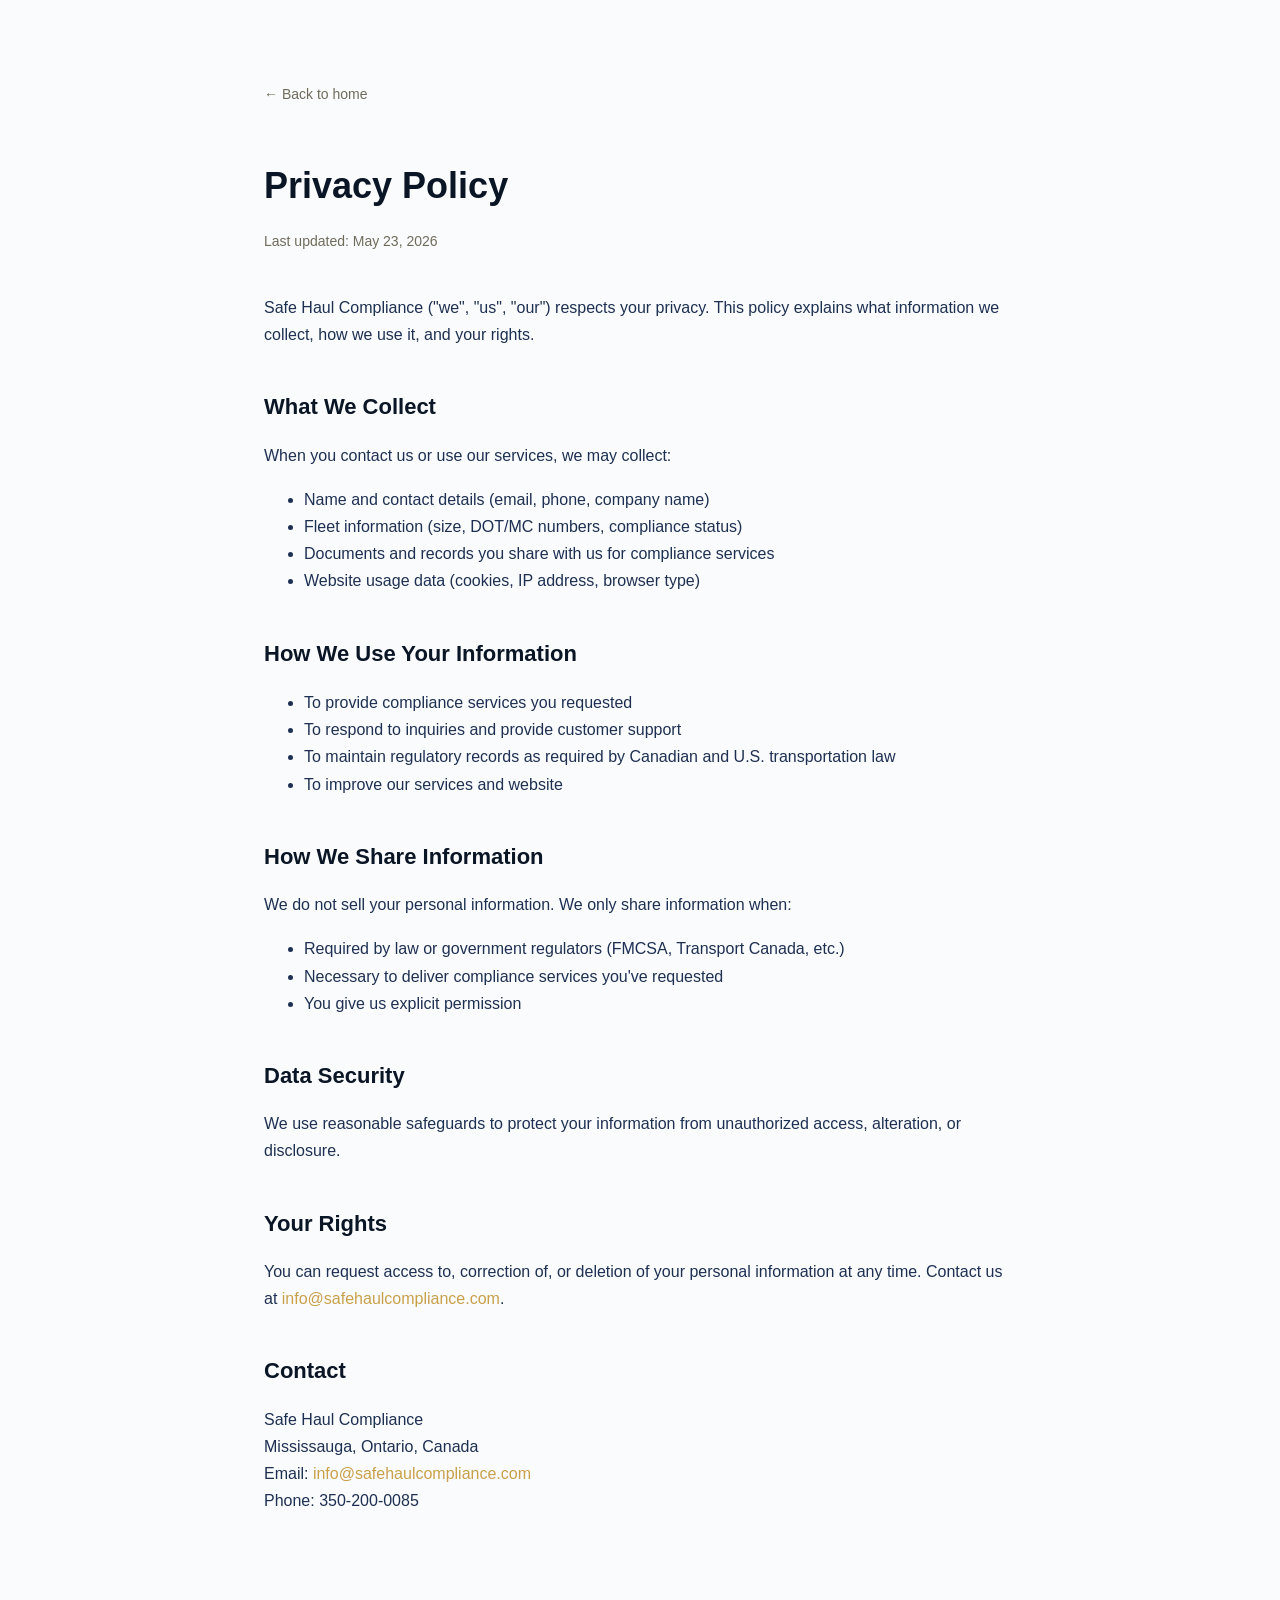
==== privacy.html @ 29bc5375 "Remove custom truck cursor and crash effect for a professional feel - Delete the lagging truck-follo" ====
<!doctype html>
<html lang="en">
<head>
  <meta charset="utf-8"/>
  <meta name="viewport" content="width=device-width, initial-scale=1"/>
  <title>Privacy Policy — Safe Haul Compliance</title>
  <link rel="stylesheet" href="styles.css?v=9"/>
  <style>
    .legal-page {
      max-width: 800px;
      margin: 0 auto;
      padding: 80px 24px;
      font-family: -apple-system, BlinkMacSystemFont, 'Segoe UI', Roboto, sans-serif;
      line-height: 1.7;
      color: #0a1525;
    }
    .legal-page h1 { font-size: 36px; margin-bottom: 8px; }
    .legal-page h2 { font-size: 22px; margin-top: 40px; margin-bottom: 12px; color: #0a1525; }
    .legal-page p, .legal-page li { font-size: 16px; color: #1e3052; }
    .legal-page .updated { color: #6f6b5c; font-size: 14px; margin-bottom: 40px; }
    .legal-page a { color: #C9A04A; }
    .legal-page .back-link {
      display: inline-block; margin-bottom: 24px; color: #6f6b5c;
      text-decoration: none; font-size: 14px;
    }
    .legal-page .back-link:hover { color: #0a1525; }
  </style>
</head>
<body class="grain">
  <div class="legal-page">
    <a href="/" class="back-link">← Back to home</a>
    <h1>Privacy Policy</h1>
    <p class="updated">Last updated: May 23, 2026</p>

    <p>Safe Haul Compliance ("we", "us", "our") respects your privacy. This policy explains what information we collect, how we use it, and your rights.</p>

    <h2>What We Collect</h2>
    <p>When you contact us or use our services, we may collect:</p>
    <ul>
      <li>Name and contact details (email, phone, company name)</li>
      <li>Fleet information (size, DOT/MC numbers, compliance status)</li>
      <li>Documents and records you share with us for compliance services</li>
      <li>Website usage data (cookies, IP address, browser type)</li>
    </ul>

    <h2>How We Use Your Information</h2>
    <ul>
      <li>To provide compliance services you requested</li>
      <li>To respond to inquiries and provide customer support</li>
      <li>To maintain regulatory records as required by Canadian and U.S. transportation law</li>
      <li>To improve our services and website</li>
    </ul>

    <h2>How We Share Information</h2>
    <p>We do not sell your personal information. We only share information when:</p>
    <ul>
      <li>Required by law or government regulators (FMCSA, Transport Canada, etc.)</li>
      <li>Necessary to deliver compliance services you've requested</li>
      <li>You give us explicit permission</li>
    </ul>

    <h2>Data Security</h2>
    <p>We use reasonable safeguards to protect your information from unauthorized access, alteration, or disclosure.</p>

    <h2>Your Rights</h2>
    <p>You can request access to, correction of, or deletion of your personal information at any time. Contact us at <a href="mailto:info@safehaulcompliance.com">info@safehaulcompliance.com</a>.</p>

    <h2>Contact</h2>
    <p>
      Safe Haul Compliance<br/>
      Mississauga, Ontario, Canada<br/>
      Email: <a href="mailto:info@safehaulcompliance.com">info@safehaulcompliance.com</a><br/>
      Phone: 350-200-0085
    </p>
  </div>
</body>
</html>
---- styles.css ----
/* Safe & Secure — design tokens + base (v2) */

:root {
  /* modern professional palette — clean white + deep navy + blue accent */
  --paper:    #FAFBFC;        /* very light bg */
  --paper-2:  #FFFFFF;        /* card surfaces */
  --paper-3:  #F2F4F7;        /* elevated surfaces */
  --ink:      #0A1F44;        /* primary text — deep navy */
  --ink-2:    #2B3A5E;        /* secondary text */
  --mute:     #4B5563;        /* muted text - darker for contrast */
  --mute-2:   #6B7280;        /* subtle text */
  --rule:     #E5E7EB;        /* borders */
  --rule-soft:#EEF0F3;        /* soft dividers */

  /* accent system — modern blue + accent */
  --steel:    #0A1F44;
  --steel-2:  #1A3464;
  --signal:   #2563EB;        /* vibrant blue — primary CTA */
  --signal-2: #1E40AF;
  --highway:  #2563EB;
  --safe:     #10B981;
  --safe-2:   #059669;
  --ember:    #EF4444;

  /* fonts — modern system fonts */
  --f-display: -apple-system, BlinkMacSystemFont, 'Inter', 'Segoe UI', Roboto, sans-serif;
  --f-sans:    -apple-system, BlinkMacSystemFont, 'Inter', 'Segoe UI', Roboto, sans-serif;
  --f-mono:    'SF Mono', 'Menlo', monospace;

  /* metrics */
  --pad-x: clamp(20px, 4vw, 80px);
  --max-w: 1640px;
}

* { box-sizing: border-box; }
html, body { margin: 0; padding: 0; }
html {
  scroll-behavior: smooth;
  scroll-padding-top: 80px;
  -webkit-text-size-adjust: 100%;
  text-rendering: optimizeLegibility;
  -webkit-font-smoothing: antialiased;
  -moz-osx-font-smoothing: grayscale;
}
body {
  overscroll-behavior-y: none;
}
@media (prefers-reduced-motion: no-preference) {
  html { scroll-behavior: smooth; }
}
/* Smooth out scroll-driven elements with GPU compositing */
.hero-cine-bg,
.reveal, .reveal-x, .reveal-scale,
.field-cell, .service, .desk-card, .run-step,
.case-img, .road-img, .bh-img,
img, image-slot {
  will-change: auto;
  backface-visibility: hidden;
  -webkit-backface-visibility: hidden;
  transform: translateZ(0);
}
body {
  font-family: var(--f-sans);
  background: var(--paper);
  color: var(--ink);
  font-size: 17px;
  line-height: 1.7;
  -webkit-font-smoothing: antialiased;
  text-rendering: optimizeLegibility;
  overflow-x: hidden;
  font-weight: 400;
  position: relative;
}

/* (background blue orbs removed) */
.shell { position: relative; }

a { color: inherit; text-decoration: none; }
button { font-family: inherit; }

/* (custom truck cursor & crash effect removed — native cursor restored) */

/* (scroll progress bar removed) */
/* (back-to-top button removed) */

/* ── hero ken burns effect (slow zoom) ──────────────────── */
.hero-cine-bg img,
.hero-cine-bg image-slot {
  animation: kenBurns 20s ease-in-out infinite alternate;
}
@keyframes kenBurns {
  from { transform: scale(1) translateX(0); }
  to { transform: scale(1.08) translateX(-2%); }
}

/* ── section reveal on scroll ───────────────────────────── */
.section-reveal {
  opacity: 0;
  transform: translateY(40px);
  transition: opacity .9s cubic-bezier(.22,.61,.36,1), transform .9s cubic-bezier(.22,.61,.36,1);
}
.section-reveal.visible {
  opacity: 1;
  transform: translateY(0);
}

/* ── service card stagger reveal ────────────────────────── */
.service {
  opacity: 0;
  transform: translateY(30px);
  transition: opacity .7s cubic-bezier(.22,.61,.36,1), transform .7s cubic-bezier(.22,.61,.36,1) !important;
}
.service.in-view {
  opacity: 1;
  transform: translateY(0);
}

/* ── selection color (subtle brand touch) ───────────────── */
::selection {
  background: rgba(37, 99, 235, 0.2);
  color: var(--ink);
}

/* ── smooth global transitions ──────────────────────────── */
html { scroll-behavior: smooth; }

/* ── floating shape decoration ──────────────────────────── */
@keyframes float {
  0%, 100% { transform: translateY(0px); }
  50% { transform: translateY(-10px); }
}

.hero-cine-cta .btn--signal {
  box-shadow: 0 8px 20px rgba(37, 99, 235, 0.25);
}

/* ── ripple effect ────────────────────────────────────── */
.btn, .nav-links a {
  position: relative;
  overflow: hidden;
}

.ripple {
  position: absolute;
  border-radius: 50%;
  background: rgba(255, 255, 255, 0.4);
  transform: scale(0);
  animation: ripple-anim .6s cubic-bezier(.22,.61,.36,1);
  pointer-events: none;
}

@keyframes ripple-anim {
  to { transform: scale(2.5); opacity: 0; }
}

/* ── animated underline on text links ─────────────────── */
.foot-col a, .lede a, .legal-page a {
  position: relative;
  display: inline-block;
}
.foot-col a::after {
  content: '';
  position: absolute;
  left: 0; bottom: -2px;
  width: 100%; height: 1.5px;
  background: var(--signal);
  transform: scaleX(0);
  transform-origin: right;
  transition: transform .35s cubic-bezier(.22,.61,.36,1);
}
.foot-col a:hover::after {
  transform: scaleX(1);
  transform-origin: left;
}

/* ── card 3d tilt prep ──────────────────────────────────── */
.service, .value {
  transform-style: preserve-3d;
  transition: transform .35s cubic-bezier(.22,.61,.36,1), box-shadow .35s ease, border-color .35s ease;
}

/* ── nav links - remove individual transform (handled by tilt) ── */
.nav-links a:hover {
  background: var(--ink);
  color: #FFFFFF;
}

/* ── nav-brand override (no cursor: none on logo for accessibility) ── */
.nav-brand:hover .nav-logo {
  filter: drop-shadow(0 4px 12px rgba(37, 99, 235, 0.25));
}

/* ── arrow inside button slides smoothly ──────────────── */
.btn .arrow {
  transition: transform .3s cubic-bezier(.22,.61,.36,1);
}

/* ── hero CTA buttons get extra glow on hover ────────── */
.hero-cine-cta .btn--signal {
  position: relative;
}
.hero-cine-cta .btn--signal::before {
  content: '';
  position: absolute;
  inset: -2px;
  border-radius: 100px;
  background: linear-gradient(135deg, var(--signal), var(--signal-2));
  opacity: 0;
  z-index: -1;
  filter: blur(12px);
  transition: opacity .35s ease;
}
.hero-cine-cta .btn--signal:hover::before {
  opacity: 0.6;
}

/* ── value cards with glassmorphism ───────────────────── */
.value {
  border: 1px solid rgba(255, 255, 255, 0.6);
  border-radius: 24px;
  padding: 28px 26px;
  background: rgba(255, 255, 255, 0.5);
  backdrop-filter: blur(16px) saturate(180%);
  -webkit-backdrop-filter: blur(16px) saturate(180%);
  box-shadow: 0 4px 20px rgba(31, 38, 135, 0.06), inset 0 1px 0 rgba(255, 255, 255, 0.8);
  transition: all .35s cubic-bezier(.22,.61,.36,1);
}
.value:hover {
  border-color: rgba(37, 99, 235, 0.4);
  background: rgba(255, 255, 255, 0.7);
  box-shadow: 0 12px 32px rgba(37, 99, 235, 0.15), inset 0 1px 0 rgba(255, 255, 255, 0.9);
}

/* ── form inputs with smoother focus ──────────────────── */
input, select, textarea {
  border-radius: 10px !important;
}

/* ── satisfying micro-interactions ─────────────────────── */

/* Interactive elements get a pointer cursor with smooth transitions */
a, button, .btn, .service, .value, .run-step, [role="button"] {
  cursor: pointer;
  transition: transform .3s cubic-bezier(.22,.61,.36,1), color .25s ease, opacity .25s ease;
}

/* Footer links lift slightly on hover */
.foot-col a {
  display: inline-block;
  transition: transform .25s cubic-bezier(.22,.61,.36,1), color .2s ease;
}
.foot-col a:hover {
  color: var(--signal);
  transform: translateX(3px);
}

/* Value cards glow softly on hover */
.value {
  transition: transform .35s cubic-bezier(.22,.61,.36,1), box-shadow .35s ease, border-color .35s ease;
}
.value:hover {
  transform: translateY(-3px);
}

/* Run step rows lift on hover */
.run-step:hover {
  transform: translateX(4px);
}

/* Form inputs subtle focus glow */
input, select, textarea {
  transition: border-color .25s ease, box-shadow .25s ease, transform .15s ease;
}
input:focus, select:focus, textarea:focus {
  box-shadow: 0 0 0 3px rgba(37, 99, 235, 0.15);
  outline: none;
}

/* Logo subtle scale on hover */
.nav-brand {
  transition: transform .3s cubic-bezier(.22,.61,.36,1);
}
.nav-brand:hover {
  transform: scale(1.02);
}

/* Arrow icons pulse forward on hover */
.btn:hover .arrow {
  transform: translateX(3px);
}

/* Subtle text link hover */
.lede a, p a, footer a {
  position: relative;
  transition: color .2s ease;
}

/* ── grain texture removed for modern clean look ─────────── */
.grain::before { display: none; }

/* ── ambient motion (always-on) ────────────────────────── */

/* live status bar above the nav */
.status-bar {
  background: var(--ink); color: var(--mute-2);
  font-family: var(--f-mono); font-size: 10.5px; letter-spacing: .14em;
  text-transform: uppercase;
  border-bottom: 1px solid color-mix(in srgb, var(--paper) 14%, var(--ink));
  position: sticky; top: 0; z-index: 51;
}
.status-row {
  display: flex; gap: 24px; height: 30px; align-items: center;
  overflow: hidden; white-space: nowrap;
}
.sb-item { display: inline-flex; align-items: center; gap: 8px; flex: none; }
.sb-item .blip {
  width: 6px; height: 6px; background: var(--signal); border-radius: 50%;
  animation: blip 1.4s infinite;
}
.sb-item.live { color: var(--signal); }
.sb-item .sep { color: color-mix(in srgb, var(--mute-2) 50%, transparent); margin: 0 4px; }
.sb-spacer { flex: 1; }
.sb-tick {
  display: inline-flex; align-items: center; gap: 6px;
  color: var(--paper);
}
.sb-tick .badge {
  background: color-mix(in srgb, var(--safe) 70%, transparent);
  color: var(--paper); padding: 2px 6px;
  letter-spacing: .12em;
}

@media (max-width: 900px) { .status-bar { display: none; } }

/* nav is no longer top-of-page */
.nav { top: 30px; }

/* pulsing dot for mile markers */
.mm-dot {
  display: inline-block;
  width: 10px; height: 10px; border-radius: 50%;
  background: var(--signal);
  box-shadow: 0 0 0 0 color-mix(in srgb, var(--signal) 60%, transparent);
  animation: mmpulse 1.8s ease-out infinite;
  margin-right: 6px;
  vertical-align: middle;
}
@keyframes mmpulse {
  0%   { box-shadow: 0 0 0 0   color-mix(in srgb, var(--signal) 60%, transparent); }
  70%  { box-shadow: 0 0 0 10px transparent; }
  100% { box-shadow: 0 0 0 0   transparent; }
}

/* CTA arrows — loop a slide-out shadow arrow */
.btn .arrow { transition: transform .2s ease; }
.btn:hover .arrow { transform: translateX(3px); }

.btn--signal .arrow {
  animation: arrowSlide 2.6s ease-in-out infinite;
}
@keyframes arrowSlide {
  0%, 60%, 100% { transform: translateX(0); }
  75% { transform: translateX(4px); }
  90% { transform: translateX(0); }
}

/* progress sweep in live desk feed header */
.ld-feed-head { position: relative; overflow: hidden; }
.ld-feed-head::after {
  content:""; position: absolute; left: 0; bottom: 0;
  height: 2px; width: 30%;
  background: var(--signal);
  animation: ldSweep 3.2s cubic-bezier(.6,0,.4,1) infinite;
}
@keyframes ldSweep {
  0%   { transform: translateX(-100%); }
  100% { transform: translateX(400%); }
}

/* annotation arrow gentle bob */
.annot { animation: bob 3s ease-in-out infinite; }
@keyframes bob {
  0%,100% { transform: translateY(0); }
  50%     { transform: translateY(-3px); }
}

/* radar sweep over the road photo */
.road-img::after {
  content:""; position: absolute; inset: 0; pointer-events: none;
  background: linear-gradient(115deg, transparent 38%, color-mix(in srgb, var(--signal) 22%, transparent) 50%, transparent 62%);
  transform: translateX(-100%);
  animation: roadSweep 7s ease-in-out infinite;
  z-index: 3;
  mix-blend-mode: screen;
}
@keyframes roadSweep {
  0%   { transform: translateX(-100%); }
  60%  { transform: translateX(100%); }
  100% { transform: translateX(100%); }
}

/* drifting accent dots between sections */
.tick-rail {
  position: relative;
  height: 28px;
  border-top: 1px solid var(--rule-soft);
  border-bottom: 1px solid var(--rule-soft);
  overflow: hidden;
  background: var(--paper);
}
.tick-rail::before {
  content:""; position: absolute; top: 50%; left: 0; right: 0;
  height: 2px; margin-top: -1px;
  background: repeating-linear-gradient(90deg, transparent 0 16px, var(--ink-2) 16px 17px, transparent 17px 60px);
  animation: tickDrift 24s linear infinite;
  opacity: .35;
}
@keyframes tickDrift {
  from { background-position: 0 0; }
  to   { background-position: -600px 0; }
}
.tick-rail .blip {
  position: absolute; top: 50%; transform: translateY(-50%);
  width: 6px; height: 6px; background: var(--signal); border-radius: 50%;
  animation: tickBlip 12s linear infinite;
}
.tick-rail .blip:nth-child(1) { animation-delay: 0s; }
.tick-rail .blip:nth-child(2) { animation-delay: -4s; }
.tick-rail .blip:nth-child(3) { animation-delay: -8s; }
@keyframes tickBlip {
  from { left: -10px; opacity: 1; }
  to   { left: 110%;  opacity: 1; }
}

/* second marquee at footer */
.foot-ticker {
  border-top: 1px solid rgba(255,255,255,.16);
  border-bottom: 1px solid rgba(255,255,255,.16);
  margin: 0 calc(var(--pad-x) * -1) 56px;
  overflow: hidden;
  padding: 18px 0;
}
.foot-ticker-track {
  display: flex; gap: 48px; white-space: nowrap; align-items: center;
  animation: scroll 50s linear infinite;
  font-family: var(--f-mono); font-size: 12px;
  letter-spacing: .14em; text-transform: uppercase;
  color: var(--mute-2);
}
.foot-ticker-track .route {
  display: inline-flex; gap: 12px; align-items: center; padding-right: 48px;
}
.foot-ticker-track .route .city { color: var(--paper); }
.foot-ticker-track .route .arrow-r { color: var(--signal); }
.foot-ticker-track .route .miles { color: var(--mute-2); }

/* scorecard label pulse */
.sc-bar.warn .fill {
  background: var(--ember);
  position: relative;
}
.in .sc-bar.warn .fill::after {
  content:""; position: absolute; top:0; right:0; bottom:0; width:6px;
  background: color-mix(in srgb, var(--ember) 50%, white);
  animation: pulseSpot 1.6s ease-in-out infinite;
}
@keyframes pulseSpot { 0%,100%{opacity:1} 50%{opacity:.3} }

/* number-card subtle hover lift to feel responsive */
.num-card { transition: transform .3s ease; }
.num-card:hover { transform: translateY(-2px); }

/* ── Field — imagery grid ──────────────────────────────── */
.field-sec {
  padding: 96px 0;
  background: var(--paper);
  border-bottom: 1px solid var(--ink);
}
.field-grid {
  display: grid;
  grid-template-columns: 1.4fr 1fr 1fr;
  grid-template-rows: 300px 300px;
  gap: 0;
  border: 1px solid var(--ink);
}
.field-cell {
  position: relative; overflow: hidden;
  border-right: 1px solid var(--ink);
  border-bottom: 1px solid var(--ink);
  background: var(--steel);
}
.field-cell:nth-child(3),
.field-cell:nth-child(5) { border-right: 0; }
.field-cell:nth-child(4),
.field-cell:nth-child(5) { border-bottom: 0; }
.field-cell.tall { grid-row: span 2; }

.field-cell image-slot {
  width: 100%; height: 100%;
  --slot-bg: #0d1929; --slot-fg: #c6cbd1;
}
.field-cell .fc-tag {
  position: absolute; top: 16px; left: 16px; z-index: 3;
  padding: 6px 10px; background: var(--signal); color: var(--ink);
  font-family: var(--f-mono); font-size: 10.5px; letter-spacing: .12em; text-transform: uppercase;
}
.field-cell .fc-tag.dark { background: var(--ink); color: var(--signal); }
.field-cell .fc-cap {
  position: absolute; left: 18px; right: 18px; bottom: 14px; z-index: 3;
  display: flex; justify-content: space-between; align-items: flex-end;
  color: var(--paper);
  font-family: var(--f-mono); font-size: 10.5px; letter-spacing: .14em; text-transform: uppercase;
  pointer-events: none;
}
.field-cell .fc-cap-bg {
  position: absolute; inset: 0; z-index: 1;
  background: linear-gradient(180deg, rgba(10,21,37,.35) 0%, rgba(10,21,37,0) 30%, rgba(10,21,37,0) 55%, rgba(10,21,37,.85) 100%);
  pointer-events: none;
}
.field-cell .fc-title {
  position: absolute; left: 18px; right: 18px; bottom: 40px; z-index: 2;
  color: var(--paper);
  font-family: var(--f-sans); font-weight: 500;
  font-size: 22px; letter-spacing: -0.018em; line-height: 1.1;
  max-width: 22ch; pointer-events: none;
}

@media (max-width: 1100px) {
  .field-grid { grid-template-columns: 1fr 1fr; grid-template-rows: 260px 260px 260px; }
  .field-cell.tall { grid-row: auto; }
  .field-cell:nth-child(3) { border-right: 1px solid var(--ink); }
  .field-cell:nth-child(4) { border-right: 0; }
  .field-cell:nth-child(5) { display: none; }
}
@media (max-width: 700px) {
  .field-grid { grid-template-columns: 1fr; grid-template-rows: repeat(4, 240px); }
  .field-cell { border-right: 0 !important; }
}

/* ── scroll reveals ────────────────────────────────────── */
.reveal {
  opacity: 0; transform: translateY(28px);
  transition: opacity .9s cubic-bezier(.2,.7,.2,1), transform .9s cubic-bezier(.2,.7,.2,1);
  will-change: transform, opacity;
}
.reveal.in { opacity: 1; transform: none; }
.reveal[data-d="1"]  { transition-delay: .06s; }
.reveal[data-d="2"]  { transition-delay: .12s; }
.reveal[data-d="3"]  { transition-delay: .18s; }
.reveal[data-d="4"]  { transition-delay: .24s; }
.reveal[data-d="5"]  { transition-delay: .30s; }
.reveal[data-d="6"]  { transition-delay: .36s; }
.reveal[data-d="7"]  { transition-delay: .42s; }
.reveal[data-d="8"]  { transition-delay: .48s; }
.reveal[data-d="9"]  { transition-delay: .54s; }
.reveal[data-d="10"] { transition-delay: .60s; }

.reveal-x { opacity: 0; transform: translateX(28px); transition: opacity .9s cubic-bezier(.2,.7,.2,1), transform .9s cubic-bezier(.2,.7,.2,1); }
.reveal-x.in { opacity: 1; transform: none; }
.reveal-scale { opacity: 0; transform: scale(.96); transition: opacity .9s cubic-bezier(.2,.7,.2,1), transform .9s cubic-bezier(.2,.7,.2,1); transform-origin: center; }
.reveal-scale.in { opacity: 1; transform: none; }

/* ── creative reveals ──────────────────────────────────── */

/* line-up: each <span> child slides up from behind an invisible mask.
   Use on <h1><span>line 1</span><span>line 2</span></h1> */
.line-up { overflow: hidden; display: block; }
.line-up > span,
.line-up > .ln {
  display: block; overflow: hidden;
  transform: translateY(0);
}
.line-up > span > i,
.line-up > .ln > i {
  display: block; transform: translateY(102%);
  transition: transform 1.1s cubic-bezier(.7,0,.2,1);
  font-style: inherit; will-change: transform;
}
.line-up.in > span:nth-child(1) > i,
.line-up.in > .ln:nth-child(1) > i { transition-delay: .05s; transform: none; }
.line-up.in > span:nth-child(2) > i,
.line-up.in > .ln:nth-child(2) > i { transition-delay: .18s; transform: none; }
.line-up.in > span:nth-child(3) > i,
.line-up.in > .ln:nth-child(3) > i { transition-delay: .31s; transform: none; }
.line-up.in > span:nth-child(4) > i,
.line-up.in > .ln:nth-child(4) > i { transition-delay: .44s; transform: none; }
.line-up.in > span:nth-child(5) > i,
.line-up.in > .ln:nth-child(5) > i { transition-delay: .57s; transform: none; }

/* mask-wipe: a coloured bar slides across, leaves the text behind */
.wipe {
  position: relative;
  display: inline-block;
  color: var(--ink);
}
.wipe::after {
  content:""; position: absolute; inset: 0;
  background: var(--signal);
  transform: scaleX(1); transform-origin: left;
  transition: transform 1.2s cubic-bezier(.7,0,.15,1);
}
.wipe.in::after { transform: scaleX(0); transform-origin: right; }

/* clip-reveal: image clips in from a direction. Default to fully open
   so anything that misses the observer is still visible. */
.clip-r { clip-path: inset(0 0 0 0); transition: clip-path 1.4s cubic-bezier(.7,0,.2,1); }
.clip-r.armed { clip-path: inset(0 100% 0 0); }
.clip-r.armed.in { clip-path: inset(0 0 0 0); }
.clip-l { clip-path: inset(0 0 0 0); transition: clip-path 1.4s cubic-bezier(.7,0,.2,1); }
.clip-l.armed { clip-path: inset(0 0 0 100%); }
.clip-l.armed.in { clip-path: inset(0 0 0 0); }
.clip-b { clip-path: inset(0 0 0 0); transition: clip-path 1.4s cubic-bezier(.7,0,.2,1); }
.clip-b.armed { clip-path: inset(100% 0 0 0); }
.clip-b.armed.in { clip-path: inset(0 0 0 0); }

/* label-line: a thin line under the eyebrow draws across */
.label-line {
  position: relative; display: inline-block; padding-bottom: 8px;
}
.label-line::after {
  content:""; position: absolute; left:0; right:0; bottom: 0;
  height: 1px; background: var(--ink-2);
  transform: scaleX(0); transform-origin: left;
  transition: transform .9s cubic-bezier(.7,0,.2,1) .1s;
}
.in .label-line::after,
.label-line.in::after { transform: scaleX(1); }

/* shimmer underline for service cards on hover */
.svc-arrow-line {
  position: absolute; left: 24px; right: 24px; bottom: 30px;
  height: 1px; background: currentColor; opacity: .2;
  transform: scaleX(0); transform-origin: left;
  transition: transform .5s cubic-bezier(.7,0,.2,1), opacity .2s;
}
.service:hover .svc-arrow-line { transform: scaleX(1); opacity: .4; }

/* connecting line that draws across The Run mile markers */
.run-grid { position: relative; }
.run-line {
  position: absolute; left: 0; right: 0; top: -1px;
  height: 2px; background: var(--signal);
  transform: scaleX(0); transform-origin: left;
  transition: transform 1.8s cubic-bezier(.7,0,.2,1) .2s;
  z-index: 2;
}
.run-grid.in .run-line { transform: scaleX(1); }

/* tickets on the case-numbers — flick like a split-flap */
.flick > b {
  display: inline-block;
  animation: flick .5s steps(2, end);
}
@keyframes flick { from { transform: translateY(-10%); opacity: 0; } to { transform: none; opacity: 1; } }

@media (prefers-reduced-motion: reduce) {
  .reveal, .reveal-x, .reveal-scale { opacity: 1 !important; transform: none !important; transition: none !important; }
  .line-up > span > i, .line-up > .ln > i { transform: none !important; transition: none !important; }
  .wipe::after { transform: scaleX(0) !important; }
  .clip-r, .clip-l, .clip-b { clip-path: none !important; }
  .label-line::after, .run-line { transform: scaleX(1) !important; }
}

/* ── typography ────────────────────────────────────────── */
.eyebrow {
  font-family: var(--f-mono);
  font-size: 11px;
  letter-spacing: 0.16em;
  text-transform: uppercase;
  color: var(--ink-2);
  font-weight: 500;
}
.italic-serif {
  font-family: var(--f-sans);
  font-style: normal;
  font-weight: 500;
  color: var(--signal);
}
.display {
  font-family: var(--f-sans);
  font-weight: 500;
  letter-spacing: -0.035em;
  line-height: 0.9;
  text-wrap: pretty;
}
.tnum { font-variant-numeric: tabular-nums; font-feature-settings: "tnum"; }
.mono { font-family: var(--f-mono); }

/* ── containers ────────────────────────────────────────── */
.shell {
  max-width: var(--max-w);
  margin: 0 auto;
  padding-left: var(--pad-x);
  padding-right: var(--pad-x);
  width: 100%;
}

hr.rule { border:0; height:1px; background: var(--ink); opacity:.85; margin:0; }
hr.rule-soft { border:0; height:1px; background: var(--rule-soft); margin:0; }

/* ── buttons ───────────────────────────────────────────── */
.btn {
  display: inline-flex; align-items: center; gap: 10px;
  height: 50px; padding: 0 26px;
  border-radius: 100px;
  font-family: var(--f-sans);
  font-size: 14px; font-weight: 600;
  letter-spacing: -0.01em;
  border: 1px solid rgba(10, 31, 68, 0.12);
  background: rgba(255, 255, 255, 0.5);
  color: var(--ink);
  backdrop-filter: blur(16px) saturate(180%);
  -webkit-backdrop-filter: blur(16px) saturate(180%);
  box-shadow: 0 4px 12px rgba(31, 38, 135, 0.08), inset 0 1px 0 rgba(255, 255, 255, 0.6);
  transition: all .3s cubic-bezier(.22,.61,.36,1);
}
.btn:hover {
  transform: translateY(-2px);
  background: rgba(255, 255, 255, 0.75);
  border-color: rgba(10, 31, 68, 0.2);
  box-shadow: 0 12px 32px rgba(31, 38, 135, 0.15), inset 0 1px 0 rgba(255, 255, 255, 0.9);
}
.btn--signal {
  background: linear-gradient(135deg, rgba(37, 99, 235, 0.95) 0%, rgba(30, 64, 175, 0.95) 100%);
  border-color: rgba(255, 255, 255, 0.2);
  color: #FFFFFF;
  box-shadow: 0 8px 24px rgba(37, 99, 235, 0.3), inset 0 1px 0 rgba(255, 255, 255, 0.25);
  backdrop-filter: blur(20px);
}
.btn--signal:hover {
  transform: translateY(-3px);
  background: linear-gradient(135deg, rgba(37, 99, 235, 1) 0%, rgba(30, 64, 175, 1) 100%);
  box-shadow: 0 16px 40px rgba(37, 99, 235, 0.5), inset 0 1px 0 rgba(255, 255, 255, 0.3);
}
.btn--ghost  { background: transparent; color: var(--ink); }
.btn--ghost:hover { background: var(--ink); color: var(--paper); }

.arrow { width:16px; height:9px; flex:none; }

/* ── nav ───────────────────────────────────────────────── */
.nav {
  position: fixed; top: 0; left: 0; right: 0; z-index: 50;
  background: rgba(10, 31, 68, 0.4);
  backdrop-filter: blur(24px) saturate(180%);
  -webkit-backdrop-filter: blur(24px) saturate(180%);
  border-bottom: 1px solid rgba(255, 255, 255, 0.08);
  box-shadow: 0 4px 24px rgba(0, 0, 0, 0.12);
  transition: background .4s ease, border-color .4s ease;
}

/* When scrolled past hero, nav becomes white glass */
.nav.nav-scrolled {
  background: rgba(255, 255, 255, 0.7);
  border-bottom: 1px solid rgba(10, 31, 68, 0.08);
  box-shadow: 0 4px 24px rgba(31, 38, 135, 0.08);
}
.nav-row {
  display: flex; align-items: center; justify-content: space-between;
  height: 96px;
}
.nav-brand {
  display:flex; align-items:center; gap: 10px;
  font-weight: 500; letter-spacing: -0.01em; font-size: 16px;
}
.nav-logo {
  height: 72px; width: auto; max-height: 90px;
  object-fit: contain;
}
.brand-mark {
  width: 30px; height: 30px;
  background: var(--ink);
  color: var(--paper);
  display: grid; place-items: center;
  font-family: var(--f-mono); font-weight: 600; font-size: 14px;
  letter-spacing: -0.02em;
  position: relative;
}
.brand-mark::after {
  content:""; position: absolute; right:-2px; bottom:-2px;
  width: 8px; height: 8px; background: var(--signal);
}
.nav-links {
  display: flex; gap: 4px;
  background: rgba(255, 255, 255, 0.08);
  padding: 6px;
  border-radius: 100px;
  border: 1px solid rgba(255, 255, 255, 0.12);
  backdrop-filter: blur(10px);
}
.nav-links a {
  font-size: 14px;
  font-weight: 500;
  letter-spacing: -0.01em;
  color: rgba(255, 255, 255, 0.85);
  padding: 8px 18px;
  border-radius: 100px;
  transition: all .25s cubic-bezier(.22,.61,.36,1);
  position: relative;
  cursor: pointer;
}
.nav-links a:hover {
  color: #FFFFFF;
  background: rgba(255, 255, 255, 0.15);
  transform: translateY(-1px);
}
.nav-links a.active {
  background: var(--signal);
  color: #FFFFFF;
}

/* When nav is scrolled past hero, links go dark */
.nav.nav-scrolled .nav-links {
  background: rgba(10, 31, 68, 0.04);
  border-color: rgba(10, 31, 68, 0.1);
}
.nav.nav-scrolled .nav-links a {
  color: var(--ink-2);
}
.nav.nav-scrolled .nav-links a:hover {
  color: #FFFFFF;
  background: var(--ink);
}
.nav-cta { display:flex; align-items:center; gap: 14px; }
.usdot-chip {
  font-family: var(--f-mono);
  font-size: 10.5px;
  letter-spacing: 0.08em;
  color: var(--ink-2);
  border: 1px solid var(--rule-soft);
  padding: 4px 8px;
  display: inline-flex; align-items: center; gap: 6px;
}
.usdot-chip .dot { width:6px;height:6px;background:var(--safe);border-radius:50%; box-shadow:0 0 0 3px color-mix(in srgb, var(--safe) 20%, transparent); }

/* ── hero ──────────────────────────────────────────────── */
.hero { padding-top: 40px; padding-bottom: 30px; position: relative; }
.hero-eyebrow-row {
  display:flex; align-items:center; gap: 16px;
  font-family: var(--f-mono);
  font-size: 11px; letter-spacing: 0.16em; text-transform: uppercase;
  color: var(--ink-2);
}
.hero-eyebrow-row .sep { flex:1; height:1px; background: var(--ink); opacity:.4; }

.hero-2up {
  margin-top: 28px;
  display: grid;
  grid-template-columns: 1fr 1fr;
  gap: 48px;
  align-items: stretch;
}
.hero-left { display: flex; flex-direction: column; justify-content: space-between; gap: 32px; }
.hero-right {
  position: relative; overflow: hidden;
  border: 1px solid var(--ink);
  background: var(--steel);
  min-height: 560px;
}
.hero-right image-slot {
  width: 100%; height: 100%;
  --slot-bg: #0d1929; --slot-fg: #c6cbd1;
}
.hero-right .corner-tag {
  position: absolute; top: 16px; left: 16px; z-index: 3;
  padding: 6px 10px; background: var(--signal); color: var(--ink);
  font-family: var(--f-mono); font-size: 10.5px; letter-spacing: .12em; text-transform: uppercase;
}
.hero-right .corner-foot {
  position: absolute; left: 16px; right: 16px; bottom: 14px; z-index: 3;
  display: flex; justify-content: space-between; align-items: flex-end;
  color: var(--paper);
  font-family: var(--f-mono); font-size: 10.5px; letter-spacing: .14em; text-transform: uppercase;
  pointer-events: none;
}
.hero-right .hr-grad {
  position: absolute; inset: 0; z-index: 1; pointer-events: none;
  background: linear-gradient(180deg, rgba(10,21,37,.25) 0%, rgba(10,21,37,0) 25%, rgba(10,21,37,0) 60%, rgba(10,21,37,.85) 100%);
}
.hero-right .hr-pip {
  position: absolute; right: 14px; top: 50%; transform: translateY(-50%); z-index: 3;
  display: grid; gap: 6px;
}
.hero-right .hr-pip .pp {
  width: 4px; height: 18px; background: var(--signal); opacity: .35;
}
.hero-right .hr-pip .pp:nth-child(2) { opacity: .6; }
.hero-right .hr-pip .pp:nth-child(3) { opacity: 1; }

.hero h1 {
  margin: 0;
  font-family: var(--f-sans);
  font-size: clamp(36px, 5vw, 56px);
  font-weight: 700;
  letter-spacing: -0.015em;
  line-height: 1.15;
  text-wrap: balance;
}
.hero h1 em, .hero h1 .em {
  font-family: var(--f-sans);
  font-style: normal;
  font-weight: 500;
  letter-spacing: -0.025em;
  color: var(--signal);
}
.hero h1 .sig { color: var(--signal); }

.hero-sub {
  margin-top: 0;
  display: grid;
  grid-template-columns: 1fr;
  gap: 24px;
  align-items: end;
}
.hero-sub p {
  font-size: 17px; line-height: 1.45; color: var(--ink-2);
  max-width: 50ch; margin: 0;
}
.hero-cta { display:flex; gap: 12px; flex-wrap: wrap; }

@media (max-width: 1100px) {
  .hero-2up { grid-template-columns: 1fr; }
  .hero-right { min-height: 380px; }
}

/* ── cinematic hero ─────────────────────────────────────── */
.hero-cine {
  position: relative;
  width: 100%;
  min-height: 92vh;
  overflow: hidden;
  background: #060d18;
  display: flex;
  align-items: center;
  isolation: isolate;
}

/* Smooth gradient fade at bottom of hero into the next section */
.hero-cine::after {
  content: '';
  position: absolute;
  left: 0; right: 0; bottom: 0;
  height: 180px;
  background: linear-gradient(to bottom, transparent 0%, rgba(250, 251, 252, 0.5) 60%, var(--paper) 100%);
  pointer-events: none;
  z-index: 5;
}
.hero-cine-bg {
  position: absolute; inset: 0; z-index: 0;
  animation: heroZoom 22s ease-out forwards;
}
.hero-cine-bg image-slot {
  width: 100%; height: 100%;
  --slot-bg: #0d1929; --slot-fg: #c6cbd1;
}
.hero-cine-bg image-slot img,
.hero-cine-bg image-slot { display: block; width: 100%; height: 100%; object-fit: cover; }

@keyframes heroZoom {
  from { transform: scale(1.08); }
  to   { transform: scale(1.00); }
}

.hero-cine-scrim {
  position: absolute; inset: 0; z-index: 1; pointer-events: none;
  background:
    linear-gradient(100deg,
      rgba(6,13,24,0.95) 0%,
      rgba(6,13,24,0.86) 26%,
      rgba(6,13,24,0.55) 50%,
      rgba(6,13,24,0.22) 72%,
      rgba(6,13,24,0.05) 100%);
}
.hero-cine-vignette {
  position: absolute; inset: 0; z-index: 1; pointer-events: none;
  background:
    radial-gradient(120% 80% at 80% 50%, transparent 35%, rgba(6,13,24,0.55) 100%),
    linear-gradient(180deg, rgba(6,13,24,0.35) 0%, transparent 18%, transparent 72%, rgba(6,13,24,0.75) 100%);
}

.hero-cine-inner {
  position: relative; z-index: 3;
  max-width: var(--max-w);
  width: 100%;
  margin: 0 auto;
  padding: 120px var(--pad-x) 110px;
  display: flex; flex-direction: column;
  gap: 28px;
}

.hero-cine-eyebrow {
  display: inline-flex; align-items: center; gap: 14px;
  font-family: var(--f-sans);
  font-size: 13px; font-weight: 600; letter-spacing: 0.08em; text-transform: uppercase;
  color: rgba(237, 230, 210, 0.85);
  width: fit-content;
}
.hero-cine-eyebrow .dot-live {
  width: 8px; height: 8px; border-radius: 50%;
  background: var(--signal);
  box-shadow: 0 0 0 4px rgba(201, 160, 74, 0.20);
  animation: pulseLive 2.6s ease-in-out infinite;
}
@keyframes pulseLive {
  0%, 100% { box-shadow: 0 0 0 4px rgba(201, 160, 74, 0.20); }
  50%      { box-shadow: 0 0 0 8px rgba(201, 160, 74, 0.05); }
}
.hero-cine-eyebrow .sep {
  width: 32px; height: 1px;
  background: rgba(237, 230, 210, 0.35);
}

.hero-cine-title {
  margin: 0;
  font-family: var(--f-sans);
  font-size: clamp(52px, 7.2vw, 128px);
  font-weight: 500;
  letter-spacing: -0.042em;
  line-height: 0.92;
  color: #fbf6e6;
  text-wrap: balance;
  max-width: 16ch;
  text-shadow: 0 2px 40px rgba(0, 0, 0, 0.25);
}
.hero-cine-title em {
  font-style: normal;
  font-weight: 500;
  color: var(--signal);
  background: linear-gradient(180deg, #E8C067 0%, var(--signal) 100%);
  -webkit-background-clip: text;
  background-clip: text;
  -webkit-text-fill-color: transparent;
}

.hero-cine-sub {
  font-size: clamp(16px, 1.25vw, 20px);
  line-height: 1.55;
  color: rgba(237, 230, 210, 0.82);
  max-width: 56ch;
  margin: 8px 0 0;
  font-weight: 400;
}
.hero-cine-accent {
  display: inline;
  color: #fbf6e6;
  font-weight: 500;
  background: linear-gradient(180deg, transparent 62%, rgba(201, 160, 74, 0.35) 62%, rgba(201, 160, 74, 0.35) 88%, transparent 88%);
}

.hero-cine-cta {
  display: flex; gap: 14px; flex-wrap: wrap;
  margin-top: 16px;
}
.btn--ghost-light {
  background: transparent;
  color: rgba(237, 230, 210, 0.95);
  border-color: rgba(237, 230, 210, 0.35);
}
.btn--ghost-light:hover {
  background: rgba(237, 230, 210, 0.10);
  border-color: rgba(237, 230, 210, 0.60);
  color: #fbf6e6;
}

.hero-cine-foot {
  display: flex; align-items: center; gap: 28px;
  margin-top: 56px;
  padding-top: 32px;
  border-top: 1px solid rgba(237, 230, 210, 0.18);
  max-width: 640px;
}
.hcf-item { display: flex; flex-direction: column; gap: 6px; }
.hcf-num {
  font-family: var(--f-sans);
  font-size: 26px; font-weight: 500;
  letter-spacing: -0.02em;
  color: #fbf6e6;
}
.hcf-lbl {
  font-family: var(--f-mono);
  font-size: 10.5px; letter-spacing: 0.14em; text-transform: uppercase;
  color: rgba(237, 230, 210, 0.6);
}
.hcf-divider {
  width: 1px; height: 36px;
  background: rgba(237, 230, 210, 0.18);
}

.hero-cine-tag {
  position: absolute; z-index: 3;
  right: var(--pad-x); top: 28px;
  display: inline-flex; align-items: center; gap: 8px;
  padding: 7px 12px;
  border: 1px solid rgba(237, 230, 210, 0.25);
  background: rgba(6, 13, 24, 0.40);
  backdrop-filter: blur(6px);
  -webkit-backdrop-filter: blur(6px);
  font-family: var(--f-mono);
  font-size: 10.5px; letter-spacing: 0.16em; text-transform: uppercase;
  color: rgba(237, 230, 210, 0.85);
}
.hct-dot {
  width: 6px; height: 6px; border-radius: 50%;
  background: #6ECF8A;
  box-shadow: 0 0 8px rgba(110, 207, 138, 0.7);
}

@media (max-width: 900px) {
  .hero-cine { min-height: 88vh; }
  .hero-cine-inner { padding: 90px var(--pad-x) 80px; }
  .hero-cine-foot { gap: 18px; }
  .hcf-num { font-size: 22px; }
  .hero-cine-tag { right: 16px; top: 16px; }
}
@media (max-width: 600px) {
  .hero-cine-foot { flex-wrap: wrap; }
  .hcf-divider { display: none; }
}

/* annotation arrow + scribble */
.annot {
  position: absolute;
  font-family: var(--f-mono); font-size: 11px;
  letter-spacing: .08em; text-transform: uppercase;
  color: var(--signal-2);
  display:flex; align-items:center; gap: 8px;
  pointer-events: none;
}
.annot svg { width: 60px; height: 28px; flex: none; }

/* ── strip below hero ──────────────────────────────────── */
.belowhero {
  margin-top: 56px;
  display: grid;
  grid-template-columns: 1.4fr 1fr 0.9fr;
  gap: 0;
  border-top: 1px solid var(--ink);
  border-bottom: 1px solid var(--ink);
}
.belowhero > * {
  padding: 22px 24px;
  border-right: 1px solid var(--ink);
  min-height: 400px;
  display: flex; flex-direction: column;
}
.belowhero > *:last-child { border-right: 0; }

.bh-img {
  padding: 0 !important;
  border-right: 1px solid var(--ink);
  background: var(--steel);
  position: relative;
  overflow: hidden;
}
.bh-img image-slot {
  width: 100%; height: 100%; min-height: 400px;
  --slot-bg: #0d1929;
  --slot-fg: #c6cbd1;
}
.bh-img .img-overlay {
  position: absolute; left: 16px; bottom: 14px; right: 16px;
  display: flex; justify-content: space-between; align-items: flex-end;
  color: #f4ede0;
  z-index: 2; pointer-events: none;
}
.bh-img .img-overlay .cap { font-family: var(--f-mono); font-size: 10.5px; letter-spacing:.14em; text-transform:uppercase; opacity:.85; }
.bh-img .img-overlay .num { font-family: var(--f-mono); font-size: 10.5px; letter-spacing:.14em;}
.bh-img .corner-tag {
  position: absolute; top: 16px; left: 16px; z-index: 2;
  padding: 6px 10px; background: var(--signal); color: var(--ink);
  font-family: var(--f-mono); font-size: 10.5px; letter-spacing: .12em; text-transform: uppercase;
}

/* scorecard */
.scorecard { background: var(--paper); position: relative; }
.sc-head {
  display:flex; justify-content:space-between; align-items: center;
  font-family: var(--f-mono); font-size: 10.5px; letter-spacing: .14em; text-transform: uppercase;
  color: var(--ink-2);
}
.sc-head .live {
  display:inline-flex; align-items:center; gap: 6px;
  color: var(--safe);
}
.sc-head .live .blip { width:6px; height:6px; background: var(--safe); border-radius: 50%; animation: blip 1.4s infinite; }
@keyframes blip { 0%,100%{opacity:1} 50%{opacity:.25} }

.sc-score {
  display: flex; align-items: baseline; gap: 10px;
  margin-top: 22px;
}
.sc-score .big {
  font-size: 96px; font-weight: 500; letter-spacing: -0.04em; line-height: 1;
  font-family: var(--f-sans);
}
.sc-score .small { font-size: 22px; color: var(--mute); }
.sc-label { margin-top: 4px; font-size: 12.5px; color: var(--ink-2); }

.sc-bars { margin-top: 18px; display: grid; gap: 9px; }
.sc-bar { display: grid; grid-template-columns: 1fr auto; align-items: center; gap: 10px; font-size: 12px; }
.sc-bar .name { color: var(--ink-2); font-family: var(--f-mono); font-size: 10.5px; letter-spacing: .08em; text-transform: uppercase;}
.sc-bar .val { font-family: var(--f-mono); font-size: 11px; color: var(--ink); }
.sc-bar .track { grid-column: 1/-1; height: 4px; background: var(--paper-3); position: relative; overflow: hidden; }
.sc-bar .fill { position: absolute; left:0; top:0; bottom:0; background: var(--ink); transition: width 1.4s cubic-bezier(.2,.7,.2,1); width: 0; }
.sc-bar.warn .fill { background: var(--ember); }
.sc-bar.good .fill { background: var(--safe); }
.in .sc-bar .fill { width: var(--w, 0%); }

/* stats column */
.stats { background: var(--ink); color: var(--paper); justify-content: space-between; }
.stats .group { padding-bottom: 22px; border-bottom: 1px solid rgba(255,255,255,.13); }
.stats .group:last-child { border-bottom: 0; padding-bottom: 0; }
.stats .lbl {
  font-family: var(--f-mono); font-size: 10px; letter-spacing: .14em; text-transform: uppercase;
  color: var(--mute-2);
}
.stats .num {
  font-size: 64px; font-weight: 500; letter-spacing: -0.04em;
  margin-top: 6px; line-height: 1;
}
.stats .num em { font-family: var(--f-sans); font-style: normal; font-weight: 500; color: var(--signal); }
.stats .sub { font-size: 12.5px; color: var(--mute-2); margin-top: 4px; }

/* ── trust marquee ─────────────────────────────────────── */
.marquee {
  border-bottom: 1px solid var(--ink);
  background: var(--paper);
  overflow: hidden;
  padding: 18px 0;
}
.marquee-track {
  display: flex; gap: 64px;
  white-space: nowrap;
  animation: scroll 38s linear infinite;
  align-items: center;
}
.marquee-row { display: inline-flex; gap: 64px; align-items: center; padding-right: 64px; }
.marquee .item {
  font-family: var(--f-sans); font-weight: 500; font-size: 30px;
  color: var(--ink-2); letter-spacing: -0.025em;
}
.marquee .item small {
  font-family: var(--f-mono); font-style: normal; font-size: 10px;
  letter-spacing: .14em; text-transform: uppercase;
  color: var(--mute); display:block; margin-top: -4px;
}
.marquee .star { color: var(--signal); font-size: 22px; font-family: var(--f-sans); font-style: normal; }
@keyframes scroll { from { transform: translateX(0) } to { transform: translateX(-50%) } }

/* ── section heading ───────────────────────────────────── */
.sec { padding-top: 96px; padding-bottom: 100px; }
.sec-head {
  display:grid; grid-template-columns: 1fr 1fr; gap: 48px;
  align-items: end; margin-bottom: 56px;
}
.sec-head .label {
  font-family: var(--f-mono); font-size: 11px; letter-spacing: .18em; text-transform: uppercase;
  color: var(--ink-2);
}
.sec-head h2 {
  margin: 14px 0 0; font-family: var(--f-sans); font-weight: 700;
  font-size: clamp(32px, 4.5vw, 48px); letter-spacing: -0.02em; line-height: 1.1;
}
.sec-head h2 em { font-family: var(--f-sans); font-style: normal; font-weight: 500; }
.sec-head .lede { color: var(--ink-2); font-size: 18px; line-height: 1.7; max-width: 50ch; font-weight: 400; opacity: 1; }
.lede { color: var(--ink-2) !important; }

/* ── services grid ─────────────────────────────────────── */
.services { display: grid; grid-template-columns: repeat(6, 1fr); gap: 16px; border-top: none; }
.service {
  grid-column: span 2;
  border: 1px solid rgba(255, 255, 255, 0.6);
  border-radius: 28px;
  padding: 36px 32px 40px;
  position: relative; min-height: 320px;
  display: flex; flex-direction: column; justify-content: space-between;
  background: rgba(255, 255, 255, 0.55);
  backdrop-filter: blur(20px) saturate(180%);
  -webkit-backdrop-filter: blur(20px) saturate(180%);
  box-shadow: 0 8px 32px rgba(31, 38, 135, 0.08), inset 0 1px 0 rgba(255, 255, 255, 0.8);
  transition: transform .4s cubic-bezier(.22,.61,.36,1), box-shadow .4s ease, border-color .4s ease, background .4s ease;
}
.service:hover {
  transform: translateY(-6px);
  border-color: rgba(37, 99, 235, 0.4);
  background: rgba(255, 255, 255, 0.7);
  box-shadow: 0 20px 60px rgba(37, 99, 235, 0.2), inset 0 1px 0 rgba(255, 255, 255, 0.9);
}
.service h3.svc-title {
  color: var(--ink) !important;
  font-weight: 700;
  font-size: 22px;
  margin: 0 0 12px 0;
}
.service .svc-blurb {
  color: var(--mute) !important;
  font-size: 15px;
  line-height: 1.6;
}
.service::before { display: none; }
.service > * { position: relative; z-index: 1; }
.service:hover .svc-arrow { transform: translateX(4px); color: var(--signal); transition: transform .5s ease, color .5s ease; }
.service:nth-child(3n) { border-right: 0; }
.service.span3 { grid-column: span 3; }

.svc-num {
  font-family: var(--f-mono); font-size: 11px; letter-spacing: .14em;
  color: var(--mute);
  transition: color .35s ease;
}
.svc-title {
  font-family: var(--f-sans); font-weight: 700;
  font-size: 24px; letter-spacing: -0.01em; line-height: 1.2;
  margin: 4px 0 0;
}
.svc-title em { font-family: var(--f-sans); font-style: normal; font-weight: 700; }
.svc-blurb { margin-top: 12px; font-size: 16px; line-height: 1.6; color: inherit; opacity: 0.9; }
.svc-meta {
  font-family: var(--f-mono); font-size: 10.5px; letter-spacing: .12em; text-transform: uppercase;
  color: var(--ink-2);
  display:flex; align-items:center; justify-content: space-between;
  transition: color .35s ease;
}
.svc-arrow { transition: transform .35s ease, color .35s ease; }

/* ── Live desk widget ──────────────────────────────────── */
.live-desk {
  background: var(--ink); color: var(--paper);
  padding: 56px 0; border-bottom: 1px solid var(--ink);
}
.ld-grid {
  display: grid; grid-template-columns: 1fr 1.4fr; gap: 56px; align-items: start;
}
.ld-lede {
  font-family: var(--f-sans); font-weight: 700;
  font-size: clamp(24px, 3vw, 32px); letter-spacing: -0.01em; line-height: 1.2; margin: 12px 0 18px;
}
.ld-lede em { font-family: var(--f-sans); font-style: normal; font-weight: 700; color: var(--signal); }
.ld-sub { color: var(--mute-2); font-size: 16px; line-height: 1.6; max-width: 45ch; }

.ld-feed {
  border: 1px solid rgba(255,255,255,.18);
  background: rgba(255,255,255,.02);
}
.ld-feed-head {
  padding: 14px 16px; border-bottom: 1px solid rgba(255,255,255,.18);
  display:flex; justify-content:space-between; align-items: center;
  font-family: var(--f-sans); font-size: 12px; font-weight: 600; letter-spacing: 0.05em; text-transform: uppercase;
  color: var(--mute-2);
}
.ld-feed-head .live { color: var(--signal); display:flex; align-items:center; gap: 6px; }
.ld-feed-head .live .blip { width:6px; height:6px; background: var(--signal); border-radius: 50%; animation: blip 1.4s infinite; }
.ld-items {
  height: 348px; overflow: hidden; position: relative;
}
.ld-items-roll {
  list-style: none; margin: 0; padding: 0;
  animation: roll 24s linear infinite;
  position: absolute; left: 0; right: 0; top: 0;
}
.ld-items-roll li {
  display: grid; grid-template-columns: 56px 1fr auto 80px;
  gap: 12px; align-items: center;
  padding: 14px 16px;
  border-bottom: 1px solid rgba(255,255,255,.08);
  font-size: 15px;
}
.ld-items li .t { font-family: var(--f-sans); font-size: 13px; color: var(--mute-2); }
.ld-items li .kind {
  font-family: var(--f-sans); font-size: 11px; font-weight: 600; letter-spacing: 0.05em; text-transform: uppercase;
  color: var(--paper); background: var(--mute); padding: 4px 8px; border-radius: 3px;
}
.ld-items li .kind.done { background: var(--mute); color: var(--paper); }
.ld-items li .kind.work { background: var(--mute); color: var(--paper); }
.ld-items li .kind.win  { background: var(--mute); color: var(--paper); }
.ld-items li .what { color: var(--paper); font-weight: 500; }
.ld-items li .who  { font-family: var(--f-sans); font-size: 13px; color: var(--mute-2); text-align: right; }

.ld-items-roll {
  animation: roll 24s linear infinite;
  position: absolute; left: 0; right: 0; top: 0;
}
@keyframes roll {
  0% { transform: translateY(0); }
  100% { transform: translateY(-50%); }
}

/* ── process / The Run ─────────────────────────────────── */
.run {
  background: var(--ink);
  color: var(--paper);
  padding: 96px 0 110px;
  border-radius: 40px;
  margin: 0 16px;
  position: relative;
  overflow: hidden;
}
.run::before {
  content: '';
  position: absolute;
  top: 0; left: 0; right: 0;
  height: 300px;
  background: radial-gradient(ellipse at center top, rgba(96, 165, 250, 0.12) 0%, transparent 70%);
  pointer-events: none;
}
.run .eyebrow { color: var(--mute-2); }
.run h2 { color: var(--paper); }
.run .lede { color: var(--mute-2); }
.run-grid {
  display: grid; grid-template-columns: repeat(4, 1fr);
  gap: 16px;
  border-top: none;
}
.run-step {
  padding: 28px 24px 32px;
  border-right: none;
  border-radius: 20px;
  background: rgba(255, 255, 255, 0.04);
  border: 1px solid rgba(255, 255, 255, 0.08);
  display: flex; flex-direction: column; gap: 14px;
  min-height: 300px;
  position: relative;
  transition: all .35s cubic-bezier(.22,.61,.36,1);
}
.run-step:hover {
  background: rgba(255, 255, 255, 0.07);
  border-color: rgba(96, 165, 250, 0.3);
}
.run-step:last-child { border-right: none; }
.run-marker {
  display: flex; justify-content: space-between; align-items: baseline;
  font-family: var(--f-mono); font-size: 10.5px; letter-spacing: .14em; text-transform: uppercase;
  color: var(--mute-2);
}
.run-marker .mm { color: var(--signal); font-weight: 500; }
.run-step h3 {
  margin: 0;
  font-family: var(--f-sans); font-weight: 700;
  font-size: 22px; letter-spacing: -0.01em; line-height: 1.2;
}
.run-step h3 em { font-family: var(--f-sans); font-style: normal; font-weight: 700; }
.run-step p { margin: 0; color: var(--mute-2); font-size: 15px; line-height: 1.6; }
.run-step ul { padding: 0; margin: 0; list-style: none; font-family: var(--f-mono); font-size: 11px; letter-spacing: .08em; color: var(--paper); }
.run-step ul li { padding: 8px 0; border-top: 1px solid rgba(255,255,255,.12); display: flex; justify-content: space-between; }
.run-step ul li:last-child { border-bottom: 1px solid rgba(255,255,255,.12); }
.run-step ul li span { color: var(--mute-2); }

/* highway band */
.highway-band {
  height: 14px; position: relative; margin: 48px 0 0;
  background: var(--steel-2);
  overflow: hidden;
}
.highway-band::before {
  content:""; position: absolute; top:50%; left:0; right:0; transform: translateY(-50%);
  height: 2px;
  background: repeating-linear-gradient(90deg, var(--signal) 0 28px, transparent 28px 60px);
  animation: dash 1.4s linear infinite;
}
@keyframes dash { from { background-position: 0 0; } to { background-position: 60px 0; } }

/* ── Meet the desk ─────────────────────────────────────── */
.desk { padding: 96px 0 100px; background: var(--paper-2); border-top: 1px solid var(--ink); border-bottom: 1px solid var(--ink); }
.desk-grid { display: grid; grid-template-columns: repeat(3, 1fr); gap: 32px; }
.desk-card {
  background: var(--paper);
  border: 1px solid var(--ink);
  display: flex; flex-direction: column;
}
.desk-card .portrait {
  aspect-ratio: 4/5;
  background: var(--steel);
  position: relative; overflow: hidden;
  border-bottom: 1px solid var(--ink);
}
.desk-card image-slot {
  width: 100%; height: 100%;
  --slot-bg: #0d1929;
  --slot-fg: #c6cbd1;
}
.desk-card .badge {
  position: absolute; top: 14px; left: 14px; z-index: 2;
  background: var(--signal); color: var(--ink);
  font-family: var(--f-mono); font-size: 10px; letter-spacing: .12em; text-transform: uppercase;
  padding: 5px 8px;
}
.desk-card .meta { padding: 20px 22px 22px; display: flex; flex-direction: column; gap: 6px; }
.desk-card .role { font-family: var(--f-mono); font-size: 10.5px; letter-spacing: .14em; text-transform: uppercase; color: var(--ink-2); }
.desk-card h4 { margin: 4px 0 0; font-family: var(--f-sans); font-weight: 700; font-size: 20px; letter-spacing: -0.01em; }
.desk-card h4 em { font-family: var(--f-sans); font-style: normal; font-weight: 700; }
.desk-card .bio { font-size: 15px; color: var(--ink-2); line-height: 1.6; margin-top: 8px; }
.desk-card .stats-row {
  display: flex; justify-content: space-between; gap: 12px;
  margin-top: 18px; padding-top: 16px; border-top: 1px solid var(--rule-soft);
  font-family: var(--f-mono); font-size: 10.5px; letter-spacing: .1em; text-transform: uppercase; color: var(--mute);
}
.desk-card .stats-row b { display: block; font-family: var(--f-sans); font-weight: 500; font-size: 20px; color: var(--ink); letter-spacing: -0.02em; text-transform: none; margin-top: 4px; }

/* ── On the road full-bleed ────────────────────────────── */
.road {
  position: relative;
  border-bottom: 1px solid var(--ink);
  background: var(--ink);
  color: var(--paper);
}
.road-img {
  height: clamp(380px, 56vh, 620px);
  position: relative; overflow: hidden;
}
.road-img image-slot {
  width: 100%; height: 100%;
  --slot-bg: #0d1929;
  --slot-fg: #c6cbd1;
}
.road-overlay {
  position: absolute; inset: 0; z-index: 2;
  display: grid; grid-template-rows: auto 1fr auto; padding: 40px var(--pad-x) 32px;
  pointer-events: none;
  background: linear-gradient(180deg, rgba(10,21,37,.6) 0%, rgba(10,21,37,.1) 30%, rgba(10,21,37,.1) 70%, rgba(10,21,37,.85) 100%);
}
.road-tag {
  display: flex; justify-content: space-between; align-items: center;
  font-family: var(--f-mono); font-size: 11px; letter-spacing: .16em; text-transform: uppercase;
  color: var(--mute-2);
}
.road-tag .live { color: var(--signal); display:flex; align-items:center; gap: 6px; }
.road-tag .live .blip { width:7px; height:7px; background: var(--signal); border-radius: 50%; animation: blip 1.4s infinite; }
.road-title {
  align-self: end;
  font-family: var(--f-sans); font-weight: 700;
  font-size: clamp(40px, 5.6vw, 84px); letter-spacing: -0.03em; line-height: 0.95;
  max-width: 18ch;
}
.road-title em { font-family: var(--f-sans); font-style: normal; font-weight: 500; color: var(--signal); }
.road-bottom {
  display: grid; grid-template-columns: repeat(4, 1fr); gap: 24px;
  align-self: end;
}
.road-stat .lbl { font-family: var(--f-mono); font-size: 10.5px; letter-spacing: .14em; text-transform: uppercase; color: var(--mute-2); }
.road-stat .v { font-family: var(--f-sans); font-weight: 500; font-size: 32px; letter-spacing: -0.025em; margin-top: 4px; }

/* ── Case study ────────────────────────────────────────── */
.case { padding: 96px 0; background: var(--paper); }
.case-grid {
  display: grid; grid-template-columns: 1fr 1fr; gap: 56px;
  align-items: stretch;
  border-top: 1px solid var(--ink);
  padding-top: 32px;
}
.case-img {
  aspect-ratio: 5/6;
  background: var(--steel);
  position: relative; overflow: hidden;
  border: 1px solid var(--ink);
}
.case-img image-slot { width: 100%; height: 100%; --slot-bg: #0d1929; --slot-fg: #c6cbd1; }
.case-img .corner-tag {
  position: absolute; top: 16px; left: 16px; z-index: 2;
  padding: 6px 10px; background: var(--signal); color: var(--ink);
  font-family: var(--f-mono); font-size: 10.5px; letter-spacing: .12em; text-transform: uppercase;
}
.case-img .corner-foot {
  position: absolute; bottom: 16px; left: 16px; right: 16px; z-index: 2;
  display: flex; justify-content: space-between;
  font-family: var(--f-mono); font-size: 10.5px; letter-spacing: .14em; text-transform: uppercase;
  color: var(--paper);
}
.case-body { display: flex; flex-direction: column; justify-content: space-between; }
.case-body .label { font-family: var(--f-mono); font-size: 11px; letter-spacing: .18em; text-transform: uppercase; color: var(--mute); }
.case-body .quote {
  font-family: var(--f-sans); font-weight: 500;
  font-size: clamp(24px, 2.5vw, 32px); line-height: 1.4; letter-spacing: -0.01em;
  margin: 22px 0;
}
.case-body .quote::before { content: "“"; color: var(--signal); margin-right: 4px; }
.case-body .quote::after { content: "”"; color: var(--signal); margin-left: 2px; }
.case-byline { display: grid; gap: 4px; }
.case-byline .who { font-weight: 500; font-size: 16px; }
.case-byline .role { font-family: var(--f-mono); font-size: 10.5px; letter-spacing: .14em; text-transform: uppercase; color: var(--mute); }

.case-numbers { display: grid; grid-template-columns: repeat(3, 1fr); gap: 0; border-top: 1px solid var(--rule-soft); border-bottom: 1px solid var(--rule-soft); margin-top: 32px; }
.case-numbers > div { padding: 22px 16px 22px 0; border-right: 1px solid var(--rule-soft); }
.case-numbers > div:last-child { border-right: 0; padding-left: 16px; padding-right: 0; }
.case-numbers .lbl { font-family: var(--f-mono); font-size: 10.5px; letter-spacing: .14em; text-transform: uppercase; color: var(--mute); }
.case-numbers .v { font-family: var(--f-sans); font-weight: 500; font-size: 44px; letter-spacing: -0.03em; line-height: 1; margin-top: 8px; }
.case-numbers .v em { font-family: var(--f-sans); font-style: normal; font-weight: 500; color: var(--signal); }

/* ── values ────────────────────────────────────────────── */
.values { display: grid; grid-template-columns: repeat(4, 1fr); gap: 0; border-top: 1px solid var(--ink); }
.value {
  padding: 28px 24px;
  border-right: 1px solid var(--ink);
  border-bottom: 1px solid var(--ink);
  min-height: 280px;
  display: flex; flex-direction: column; justify-content: space-between;
  background: var(--paper-2);
}
.value:last-child { border-right: 0; }
.value .glyph {
  font-family: var(--f-sans); font-weight: 300;
  font-size: 96px; line-height: 1; color: var(--signal);
  letter-spacing: -0.06em;
}
.value h4 {
  margin: 0; font-family: var(--f-sans); font-weight: 700;
  font-size: 20px; letter-spacing: -0.01em;
}
.value p { margin: 6px 0 0; font-size: 14px; color: var(--ink-2); line-height: 1.5; }

/* ── numbers band ──────────────────────────────────────── */
.numbers {
  background: var(--signal); color: var(--ink);
  padding: 80px 0;
  border-top: 1px solid var(--ink);
  border-bottom: 1px solid var(--ink);
}
.numbers-grid {
  display: grid; grid-template-columns: 2fr 1fr 1fr 1fr; gap: 32px; align-items: end;
}
.numbers .lede {
  font-family: var(--f-sans); font-weight: 500;
  font-size: clamp(36px, 4vw, 56px); letter-spacing: -0.03em; line-height: 1; margin: 0;
}
.numbers .lede em { font-family: var(--f-sans); font-style: normal; font-weight: 500; }
.num-card { border-left: 1px solid rgba(10,21,37,.25); padding-left: 18px; }
.num-card .lbl { font-family: var(--f-mono); font-size: 10.5px; letter-spacing: .14em; text-transform: uppercase; color: var(--ink-2); }
.num-card .v { font-size: 64px; font-weight: 500; letter-spacing: -0.04em; line-height: 1; margin-top: 6px; }
.num-card .s { font-size: 12.5px; color: var(--ink-2); margin-top: 6px; line-height: 1.4; }

/* ── contact ───────────────────────────────────────────── */
.contact { padding-top: 96px; padding-bottom: 96px; }
.contact-grid { display: grid; grid-template-columns: 1fr 1fr; gap: 56px; align-items: start; padding-top: 36px; }
.contact-grid > div {
  background: rgba(255, 255, 255, 0.5);
  backdrop-filter: blur(20px) saturate(180%);
  -webkit-backdrop-filter: blur(20px) saturate(180%);
  border: 1px solid rgba(255, 255, 255, 0.6);
  border-radius: 24px;
  padding: 32px;
  box-shadow: 0 8px 32px rgba(31, 38, 135, 0.08), inset 0 1px 0 rgba(255, 255, 255, 0.8);
}
.contact h2 { margin: 0; font-family: var(--f-sans); font-weight: 500; font-size: clamp(40px, 5.4vw, 72px); letter-spacing: -0.035em; line-height: .95; }
.contact h2 em { font-family: var(--f-sans); font-style: normal; font-weight: 500; }
.contact .lede { color: var(--ink-2); font-size: 17px; line-height: 1.5; max-width: 42ch; margin: 18px 0 0; }
.contact-meta { margin-top: 36px; display: grid; gap: 18px; border-top: 1px solid var(--rule-soft); padding-top: 24px; }
.cm-row { display: grid; grid-template-columns: 120px 1fr auto; gap: 12px; align-items: baseline; font-size: 14px; }
.cm-row .k { font-family: var(--f-mono); font-size: 10.5px; letter-spacing: .14em; text-transform: uppercase; color: var(--mute); }
.cm-row .v { font-weight: 500; }
.cm-row .x { font-family: var(--f-mono); font-size: 11px; color: var(--mute); }

.form { background: var(--paper-2); padding: 28px; border: 1px solid var(--ink); }
.form h3 { margin: 0 0 22px; font-family: var(--f-sans); font-weight: 500; font-size: 22px; letter-spacing: -0.015em; }
.field { display: grid; gap: 6px; margin-bottom: 16px; }
.field label { font-family: var(--f-mono); font-size: 10.5px; letter-spacing: .14em; text-transform: uppercase; color: var(--ink-2); display:flex; justify-content:space-between; }
.field input, .field textarea, .field select {
  font-family: var(--f-sans); font-size: 15px;
  border: 1px solid rgba(10, 31, 68, 0.1);
  background: rgba(255, 255, 255, 0.5);
  backdrop-filter: blur(12px);
  -webkit-backdrop-filter: blur(12px);
  padding: 12px 16px; outline: 0;
  color: var(--ink);
  width: 100%;
  border-radius: 12px !important;
  transition: all .25s cubic-bezier(.22,.61,.36,1);
  box-shadow: inset 0 1px 0 rgba(255, 255, 255, 0.6);
}
.field textarea { resize: vertical; min-height: 100px; }
.field input:focus, .field textarea:focus, .field select:focus {
  border-color: var(--signal);
  background: rgba(255, 255, 255, 0.8);
  box-shadow: 0 0 0 4px rgba(37, 99, 235, 0.12), inset 0 1px 0 rgba(255, 255, 255, 0.9);
}
.field .req { color: var(--signal-2); }
.form-row { display: grid; grid-template-columns: 1fr 1fr; gap: 18px; }

/* ── footer ────────────────────────────────────────────── */
.foot {
  background: var(--ink);
  color: var(--paper);
  padding: 80px 0 32px;
  border-radius: 40px 40px 0 0;
  margin-top: 40px;
  position: relative;
  overflow: hidden;
}
.foot::before {
  content: '';
  position: absolute;
  top: 0; left: 0; right: 0;
  height: 200px;
  background: radial-gradient(ellipse at center top, rgba(96, 165, 250, 0.15) 0%, transparent 70%);
  pointer-events: none;
}
.foot-top { display: grid; grid-template-columns: 1.4fr 1fr 1fr 1fr; gap: 32px; padding-bottom: 56px; border-bottom: 1px solid rgba(255,255,255,.16); }
.foot-brand h3 {
  font-family: var(--f-sans); font-weight: 500; font-size: clamp(48px, 6vw, 96px);
  letter-spacing: -0.04em; line-height: 0.9; margin: 0;
}
.foot-brand h3 em { font-family: var(--f-sans); font-style: normal; font-weight: 500; color: var(--signal); }
.foot-brand p { color: var(--mute-2); font-size: 14px; margin: 18px 0 0; max-width: 36ch; }
.foot-col h5 { font-family: var(--f-mono); font-size: 10.5px; letter-spacing: .14em; text-transform: uppercase; color: var(--mute-2); margin: 0 0 16px; font-weight: 500; }
.foot-col a { display: block; padding: 6px 0; font-size: 14px; color: var(--paper); }
.foot-col a:hover { color: var(--signal); }
.foot-bot { display: flex; justify-content: space-between; padding-top: 28px; font-family: var(--f-mono); font-size: 11px; letter-spacing: .1em; color: var(--mute-2); }

/* ── responsive ────────────────────────────────────────── */
@media (max-width: 1100px) {
  .belowhero { grid-template-columns: 1fr 1fr; }
  .bh-img { grid-column: 1/-1; min-height: 320px; }
  .services { grid-template-columns: repeat(2, 1fr); }
  .service { grid-column: span 1 !important; border-right: 1px solid var(--ink); }
  .service:nth-child(2n) { border-right: 0; }
  .run-grid { grid-template-columns: 1fr 1fr; }
  .run-step { border-bottom: 1px solid rgba(255,255,255,.18); }
  .run-step:nth-child(2n) { border-right: 0; }
  .desk-grid { grid-template-columns: 1fr 1fr; }
  .desk-card:nth-child(3) { grid-column: 1/-1; }
  .values { grid-template-columns: 1fr 1fr; }
  .value:nth-child(2n) { border-right: 0; }
  .numbers-grid { grid-template-columns: 1fr 1fr; }
  .ld-grid { grid-template-columns: 1fr; }
  .case-grid { grid-template-columns: 1fr; }
  .road-bottom { grid-template-columns: repeat(2, 1fr); }
  .contact-grid { grid-template-columns: 1fr; }
  .foot-top { grid-template-columns: 1fr 1fr; }
}
@media (max-width: 700px) {
  .hero-sub { grid-template-columns: 1fr; }
  .hero-cta { justify-content: flex-start; }
  .belowhero { grid-template-columns: 1fr; }
  .belowhero > * { border-right: 0; border-bottom: 1px solid var(--ink); }
  .services { grid-template-columns: 1fr; }
  .service { border-right: 0 !important; }
  .run-grid { grid-template-columns: 1fr; }
  .run-step { border-right: 0; }
  .desk-grid { grid-template-columns: 1fr; }
  .desk-card:nth-child(3) { grid-column: auto; }
  .values { grid-template-columns: 1fr; }
  .value { border-right: 0; }
  .numbers-grid { grid-template-columns: 1fr; }
  .road-bottom { grid-template-columns: 1fr 1fr; }
  .foot-top { grid-template-columns: 1fr; }
  .nav-links { display: none; }
  .nav-cta .usdot-chip { display: none; }
  .form-row { grid-template-columns: 1fr; }
  .sec-head { grid-template-columns: 1fr; }
  .cm-row { grid-template-columns: 1fr; gap: 2px; }
  .ld-items li { grid-template-columns: 50px 1fr; }
  .ld-items li .who, .ld-items li .kind { display: none; }
  .case-numbers { grid-template-columns: 1fr; }
  .case-numbers > div { border-right: 0; border-bottom: 1px solid var(--rule-soft); padding: 18px 0; }
  .case-numbers > div:last-child { border-bottom: 0; padding-left: 0; }
}
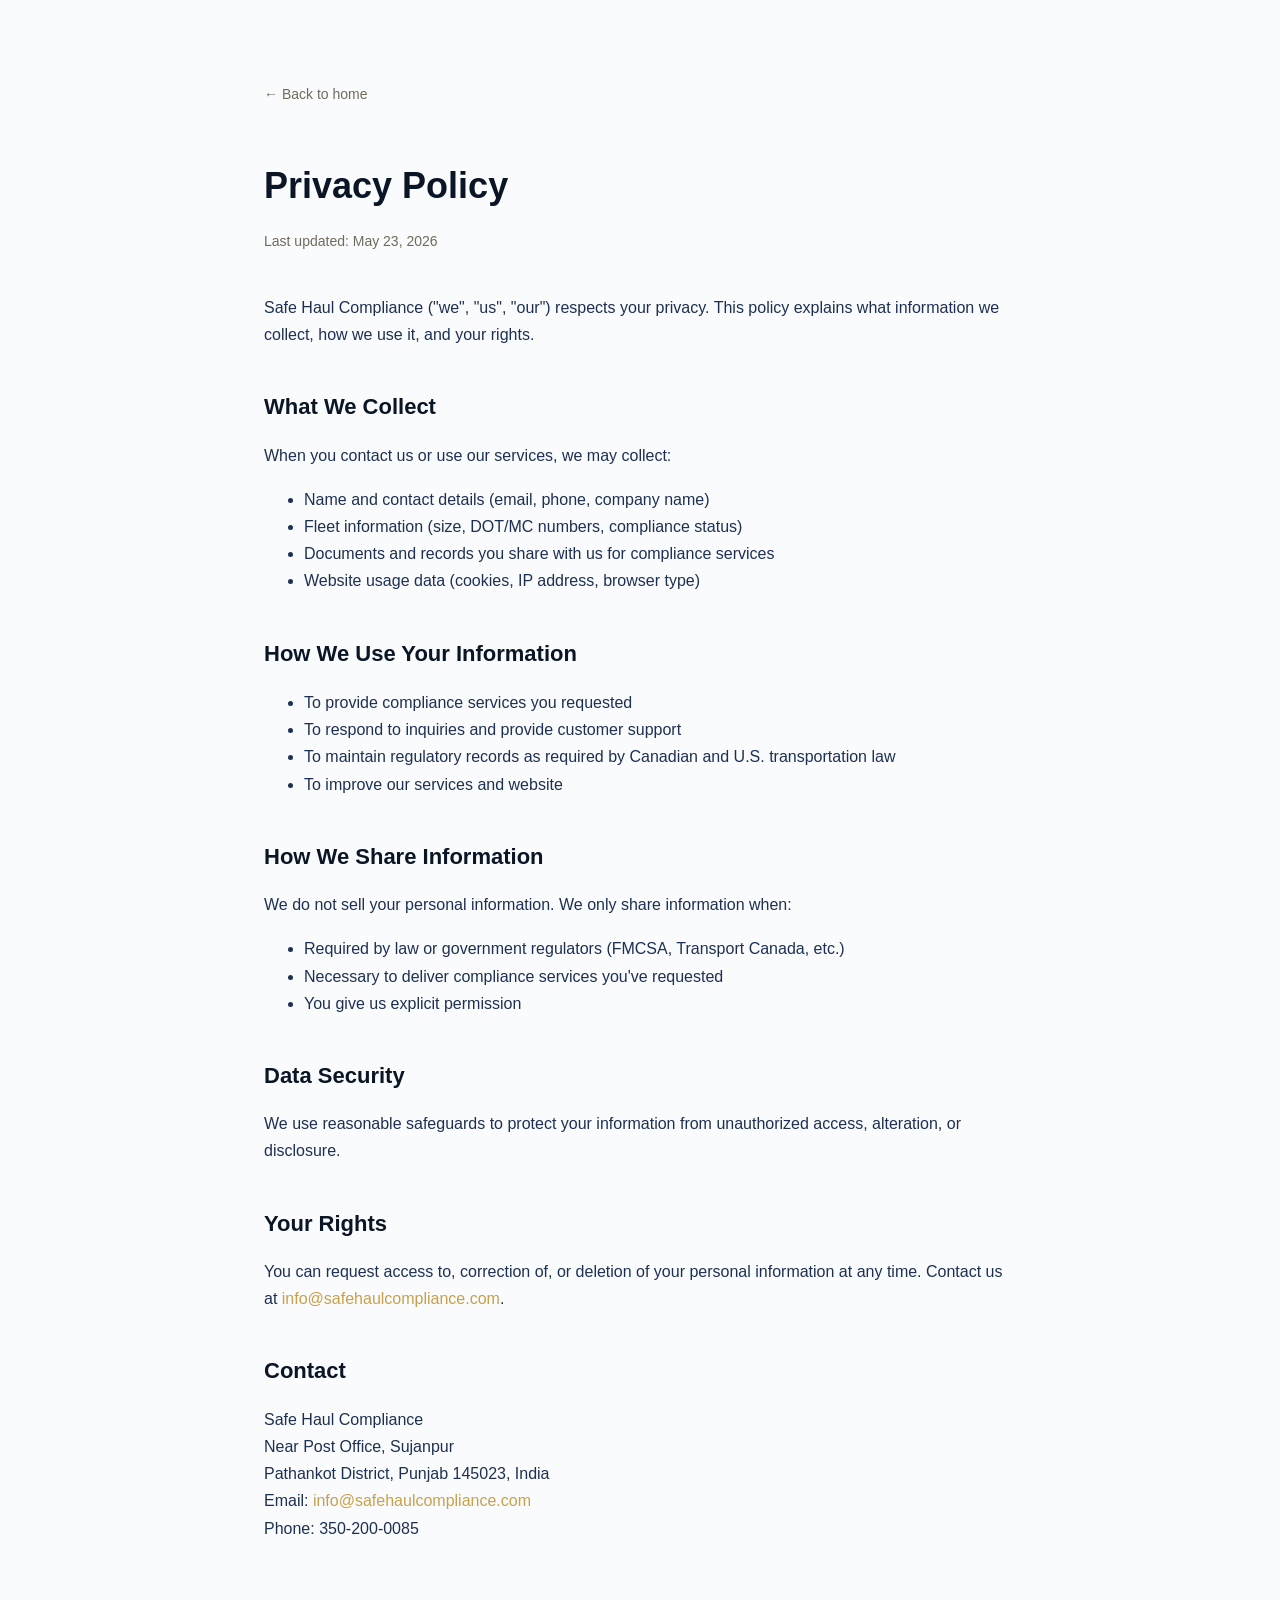
==== commit fcaf84df: "Update office address to Sujanpur, Pathankot, Punjab Change the contact/office address from Mississa" ====
--- a/privacy.html
+++ b/privacy.html
@@ -4,6 +4,9 @@
   <meta charset="utf-8"/>
   <meta name="viewport" content="width=device-width, initial-scale=1"/>
   <title>Privacy Policy — Safe Haul Compliance</title>
+  <link rel="icon" href="/favicon.ico" sizes="any"/>
+  <link rel="icon" type="image/png" sizes="32x32" href="/favicon-32.png"/>
+  <link rel="apple-touch-icon" href="/apple-touch-icon.png"/>
   <link rel="stylesheet" href="styles.css?v=9"/>
   <style>
     .legal-page {
@@ -68,7 +71,8 @@
     <h2>Contact</h2>
     <p>
       Safe Haul Compliance<br/>
-      Mississauga, Ontario, Canada<br/>
+      Near Post Office, Sujanpur<br/>
+      Pathankot District, Punjab 145023, India<br/>
       Email: <a href="mailto:info@safehaulcompliance.com">info@safehaulcompliance.com</a><br/>
       Phone: 350-200-0085
     </p>
--- a/styles.css
+++ b/styles.css
@@ -759,12 +759,40 @@
   height: 96px;
 }
 .nav-brand {
-  display:flex; align-items:center; gap: 10px;
+  display:flex; align-items:center; gap: 12px;
   font-weight: 500; letter-spacing: -0.01em; font-size: 16px;
 }
 .nav-logo {
-  height: 72px; width: auto; max-height: 90px;
+  height: 40px; width: auto; display: block;
   object-fit: contain;
+}
+/* White chip behind the emblem while the nav is dark (over hero); drops
+   away once the nav turns to white glass on scroll */
+.nav-mark {
+  display: inline-flex; align-items: center; justify-content: center;
+  padding: 7px 10px; border-radius: 14px;
+  background: rgba(255, 255, 255, 0.96);
+  box-shadow: 0 2px 12px rgba(10, 31, 68, 0.18);
+  transition: background .35s ease, padding .35s ease, box-shadow .35s ease;
+}
+.nav.nav-scrolled .nav-mark {
+  background: transparent; padding: 0; box-shadow: none;
+}
+.nav-word { display: flex; flex-direction: column; line-height: 1.05; }
+.nav-word b {
+  font-family: var(--f-sans); font-weight: 700; font-size: 17px;
+  letter-spacing: -0.01em; color: #FFFFFF;
+}
+.nav-word span {
+  font-family: var(--f-mono); font-size: 9.5px; letter-spacing: .2em;
+  text-transform: uppercase; margin-top: 3px; color: rgba(255, 255, 255, 0.72);
+}
+.nav.nav-scrolled .nav-word b { color: var(--ink); }
+.nav.nav-scrolled .nav-word span { color: var(--ink-2); }
+@media (max-width: 520px) {
+  .nav-word span { display: none; }
+  .nav-word b { font-size: 15px; }
+  .nav-logo { height: 34px; }
 }
 .brand-mark {
   width: 30px; height: 30px;
@@ -1245,6 +1273,97 @@
 }
 .marquee .star { color: var(--signal); font-size: 22px; font-family: var(--f-sans); font-style: normal; }
 @keyframes scroll { from { transform: translateX(0) } to { transform: translateX(-50%) } }
+
+/* ── clients marquee (carriers we serve) ───────────────── */
+.clients {
+  padding: 88px 0 96px;
+  background: var(--paper);
+  border-top: 1px solid var(--rule-soft);
+}
+.clients .clients-head {
+  max-width: 56ch;
+  margin: 0 0 40px;
+}
+.clients-eyebrow {
+  display: inline-flex; align-items: center; gap: 8px;
+  font-family: var(--f-mono); font-size: 11px; letter-spacing: .18em;
+  text-transform: uppercase; color: var(--ink-2); margin-bottom: 14px;
+}
+.clients-eyebrow .blip {
+  width: 7px; height: 7px; border-radius: 50%;
+  background: var(--signal); display: inline-block;
+  animation: blip 1.4s infinite;
+}
+.clients .clients-head h2 {
+  margin: 0 0 14px; font-family: var(--f-sans); font-weight: 700;
+  font-size: clamp(30px, 4vw, 46px); letter-spacing: -0.02em; line-height: 1.1;
+}
+.clients .clients-head h2 em { font-style: normal; font-weight: 500; color: var(--signal); }
+
+.clients-marquee {
+  position: relative;
+  overflow: hidden;
+  padding: 8px 0;
+  -webkit-mask-image: none;
+}
+.clients-track {
+  display: flex;
+  width: max-content;
+  animation: clientScroll 42s linear infinite;
+  will-change: transform;
+}
+.clients-marquee:hover .clients-track { animation-play-state: paused; }
+
+.clients-row {
+  display: flex;
+  align-items: stretch;
+  gap: 20px;
+  padding-right: 20px;
+}
+.client-pill {
+  display: inline-flex; align-items: center; gap: 12px;
+  white-space: nowrap;
+  padding: 16px 26px;
+  border: 1px solid var(--rule-soft);
+  border-radius: 100px;
+  background: rgba(255, 255, 255, 0.65);
+  backdrop-filter: blur(10px) saturate(160%);
+  -webkit-backdrop-filter: blur(10px) saturate(160%);
+  box-shadow: 0 4px 16px rgba(31, 38, 135, 0.05);
+}
+.client-pill .cp-dot {
+  width: 8px; height: 8px; border-radius: 50%;
+  background: var(--signal); flex: none;
+  box-shadow: 0 0 0 4px rgba(37, 99, 235, 0.12);
+}
+.client-pill .cp-name {
+  font-family: var(--f-sans); font-weight: 600; font-size: 20px;
+  color: var(--ink); letter-spacing: -0.01em;
+}
+.client-pill .cp-region {
+  font-family: var(--f-mono); font-size: 10px; letter-spacing: .14em;
+  text-transform: uppercase; color: var(--mute);
+  padding: 4px 10px; border-radius: 100px;
+  border: 1px solid var(--rule-soft); background: rgba(0,0,0,0.02);
+}
+
+/* edge fades so pills slide in/out smoothly */
+.clients-fade {
+  position: absolute; top: 0; bottom: 0; width: 12%;
+  pointer-events: none; z-index: 2;
+}
+.clients-fade--l { left: 0;  background: linear-gradient(90deg, var(--paper), transparent); }
+.clients-fade--r { right: 0; background: linear-gradient(270deg, var(--paper), transparent); }
+
+@keyframes clientScroll { from { transform: translateX(0) } to { transform: translateX(-50%) } }
+
+@media (prefers-reduced-motion: reduce) {
+  .clients-track { animation: none; flex-wrap: wrap; }
+}
+@media (max-width: 680px) {
+  .client-pill .cp-name { font-size: 17px; }
+  .client-pill { padding: 13px 20px; }
+}
 
 /* ── section heading ───────────────────────────────────── */
 .sec { padding-top: 96px; padding-bottom: 100px; }
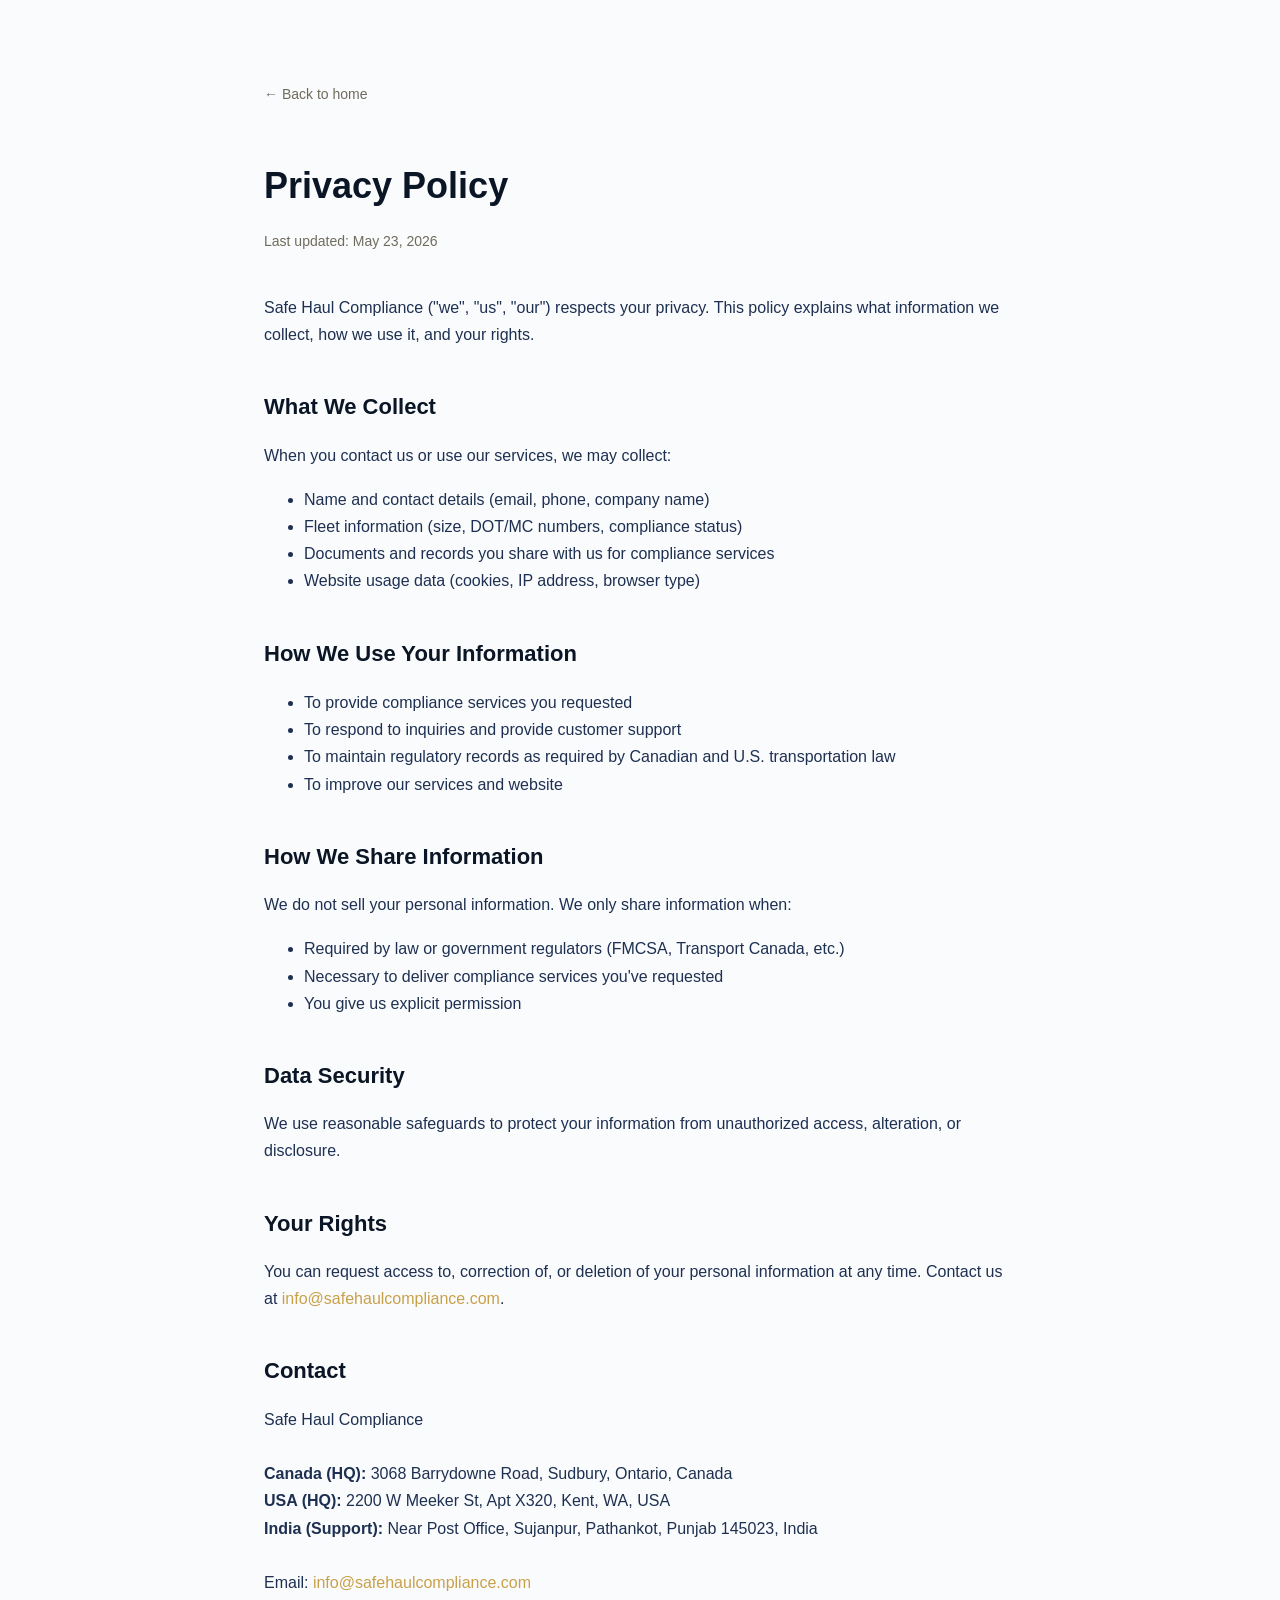
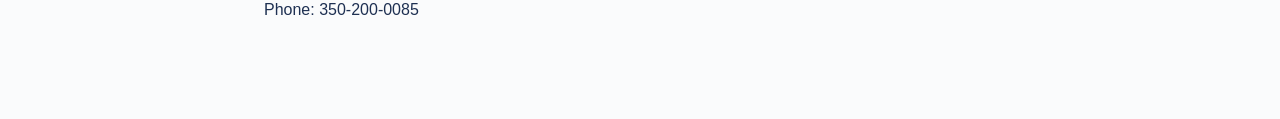
==== commit 7ca967cf: "Show three office locations (Canada HQ, USA HQ, India support) Replace the single office address wit" ====
--- a/privacy.html
+++ b/privacy.html
@@ -70,9 +70,10 @@
 
     <h2>Contact</h2>
     <p>
-      Safe Haul Compliance<br/>
-      Near Post Office, Sujanpur<br/>
-      Pathankot District, Punjab 145023, India<br/>
+      Safe Haul Compliance<br/><br/>
+      <strong>Canada (HQ):</strong> 3068 Barrydowne Road, Sudbury, Ontario, Canada<br/>
+      <strong>USA (HQ):</strong> 2200 W Meeker St, Apt X320, Kent, WA, USA<br/>
+      <strong>India (Support):</strong> Near Post Office, Sujanpur, Pathankot, Punjab 145023, India<br/><br/>
       Email: <a href="mailto:info@safehaulcompliance.com">info@safehaulcompliance.com</a><br/>
       Phone: 350-200-0085
     </p>
--- a/styles.css
+++ b/styles.css
@@ -759,40 +759,25 @@
   height: 96px;
 }
 .nav-brand {
-  display:flex; align-items:center; gap: 12px;
+  display: flex; align-items: center;
   font-weight: 500; letter-spacing: -0.01em; font-size: 16px;
 }
-.nav-logo {
-  height: 40px; width: auto; display: block;
-  object-fit: contain;
-}
-/* White chip behind the emblem while the nav is dark (over hero); drops
-   away once the nav turns to white glass on scroll */
+.nav-logo { height: 64px; width: auto; display: block; object-fit: contain; }
+/* White card keeps the logo crisp over the dark hero; it blends away
+   once the nav turns to white glass on scroll */
 .nav-mark {
   display: inline-flex; align-items: center; justify-content: center;
-  padding: 7px 10px; border-radius: 14px;
+  padding: 8px 16px; border-radius: 16px;
   background: rgba(255, 255, 255, 0.96);
-  box-shadow: 0 2px 12px rgba(10, 31, 68, 0.18);
+  box-shadow: 0 2px 14px rgba(10, 31, 68, 0.18);
   transition: background .35s ease, padding .35s ease, box-shadow .35s ease;
 }
 .nav.nav-scrolled .nav-mark {
   background: transparent; padding: 0; box-shadow: none;
 }
-.nav-word { display: flex; flex-direction: column; line-height: 1.05; }
-.nav-word b {
-  font-family: var(--f-sans); font-weight: 700; font-size: 17px;
-  letter-spacing: -0.01em; color: #FFFFFF;
-}
-.nav-word span {
-  font-family: var(--f-mono); font-size: 9.5px; letter-spacing: .2em;
-  text-transform: uppercase; margin-top: 3px; color: rgba(255, 255, 255, 0.72);
-}
-.nav.nav-scrolled .nav-word b { color: var(--ink); }
-.nav.nav-scrolled .nav-word span { color: var(--ink-2); }
 @media (max-width: 520px) {
-  .nav-word span { display: none; }
-  .nav-word b { font-size: 15px; }
-  .nav-logo { height: 34px; }
+  .nav-logo { height: 50px; }
+  .nav-mark { padding: 6px 12px; }
 }
 .brand-mark {
   width: 30px; height: 30px;
@@ -1765,6 +1750,13 @@
 .cm-row .k { font-family: var(--f-mono); font-size: 10.5px; letter-spacing: .14em; text-transform: uppercase; color: var(--mute); }
 .cm-row .v { font-weight: 500; }
 .cm-row .x { font-family: var(--f-mono); font-size: 11px; color: var(--mute); }
+.cm-row--locs { align-items: start; }
+.cm-locs { display: grid; gap: 14px; }
+.cm-loc-tag {
+  display: block; font-family: var(--f-mono); font-size: 10px;
+  letter-spacing: .14em; text-transform: uppercase; color: var(--signal); margin-bottom: 3px;
+}
+.cm-loc-addr { font-weight: 500; font-size: 14px; line-height: 1.5; color: var(--ink); }
 
 .form { background: var(--paper-2); padding: 28px; border: 1px solid var(--ink); }
 .form h3 { margin: 0 0 22px; font-family: var(--f-sans); font-weight: 500; font-size: 22px; letter-spacing: -0.015em; }
@@ -1810,7 +1802,7 @@
   background: radial-gradient(ellipse at center top, rgba(96, 165, 250, 0.15) 0%, transparent 70%);
   pointer-events: none;
 }
-.foot-top { display: grid; grid-template-columns: 1.4fr 1fr 1fr 1fr; gap: 32px; padding-bottom: 56px; border-bottom: 1px solid rgba(255,255,255,.16); }
+.foot-top { display: grid; grid-template-columns: 1.4fr 1fr 1fr 1.2fr 1fr; gap: 32px; padding-bottom: 56px; border-bottom: 1px solid rgba(255,255,255,.16); }
 .foot-brand h3 {
   font-family: var(--f-sans); font-weight: 500; font-size: clamp(48px, 6vw, 96px);
   letter-spacing: -0.04em; line-height: 0.9; margin: 0;
@@ -1820,6 +1812,11 @@
 .foot-col h5 { font-family: var(--f-mono); font-size: 10.5px; letter-spacing: .14em; text-transform: uppercase; color: var(--mute-2); margin: 0 0 16px; font-weight: 500; }
 .foot-col a { display: block; padding: 6px 0; font-size: 14px; color: var(--paper); }
 .foot-col a:hover { color: var(--signal); }
+.foot-loc { padding: 7px 0; font-size: 13px; line-height: 1.5; color: var(--paper); max-width: 24ch; }
+.foot-loc b {
+  display: block; font-family: var(--f-mono); font-weight: 500; font-size: 9.5px;
+  letter-spacing: .12em; text-transform: uppercase; color: var(--mute-2); margin-bottom: 2px;
+}
 .foot-bot { display: flex; justify-content: space-between; padding-top: 28px; font-family: var(--f-mono); font-size: 11px; letter-spacing: .1em; color: var(--mute-2); }
 
 /* ── responsive ────────────────────────────────────────── */
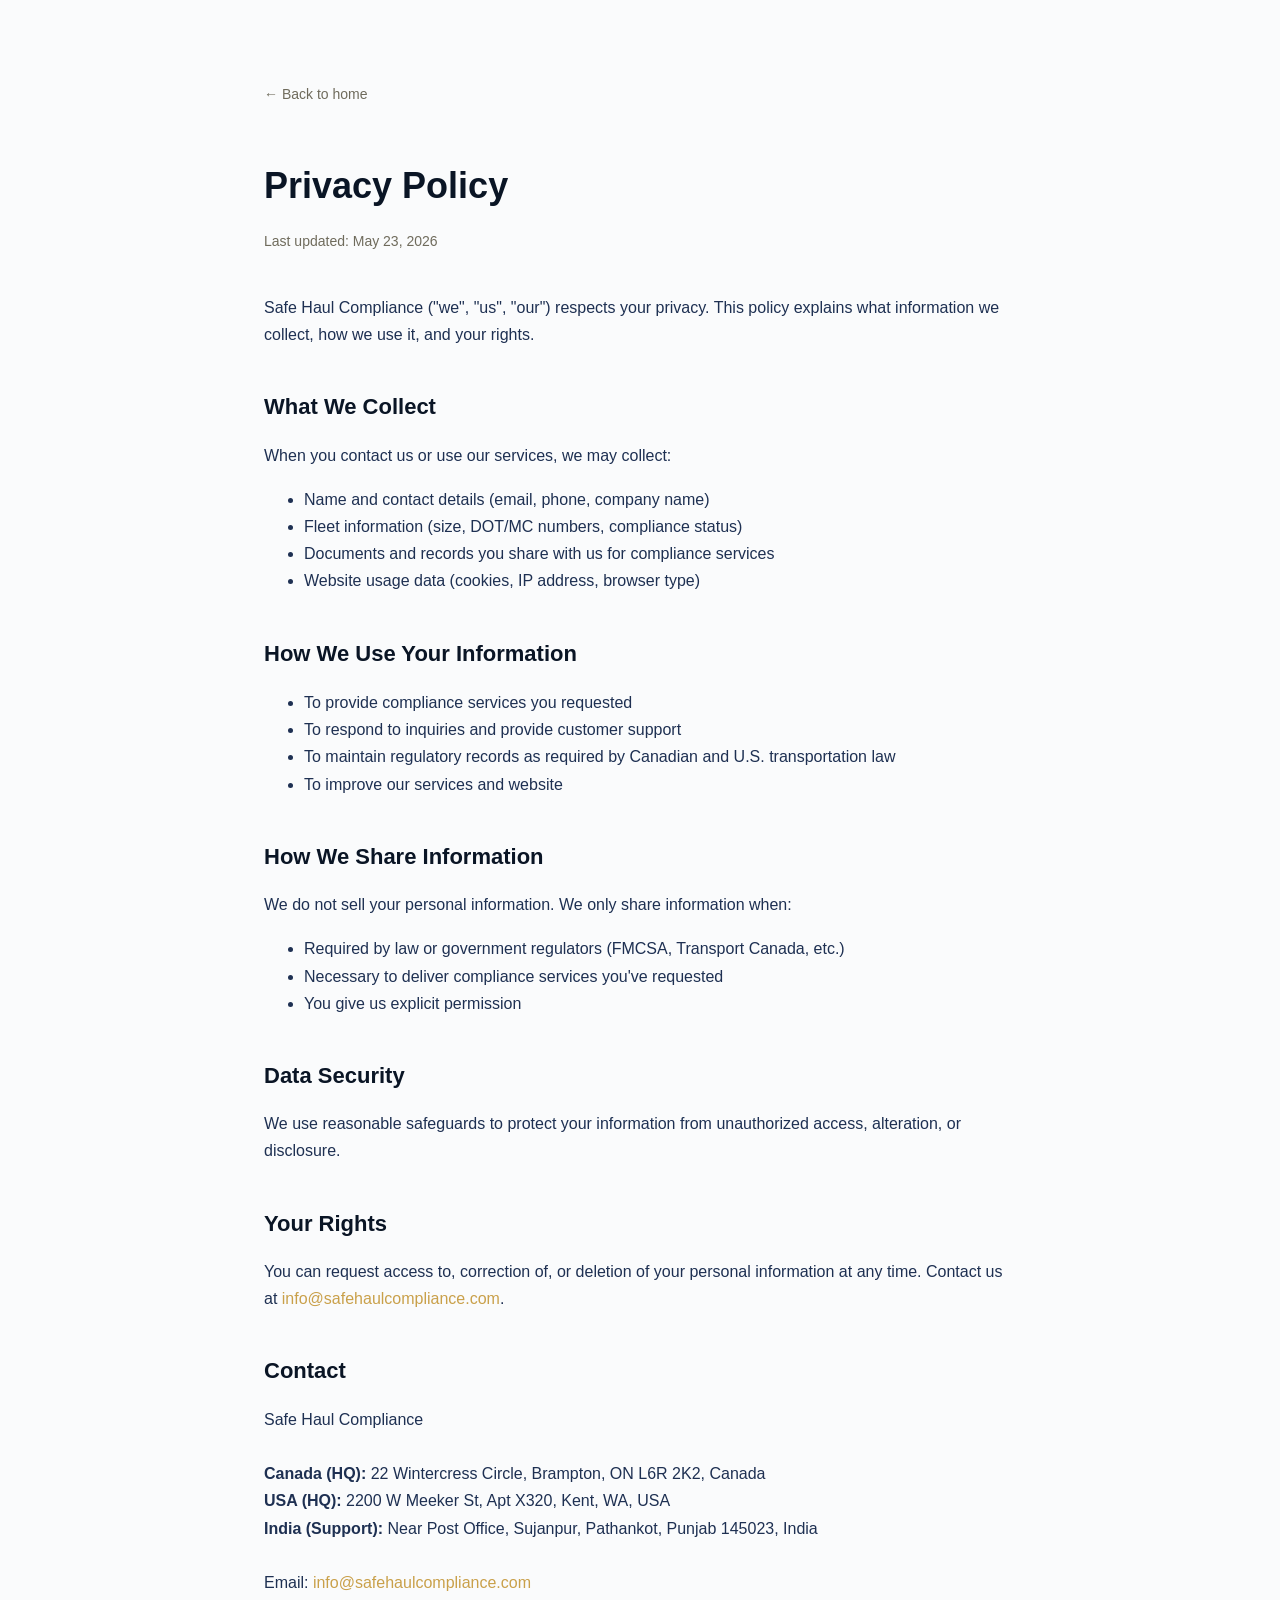
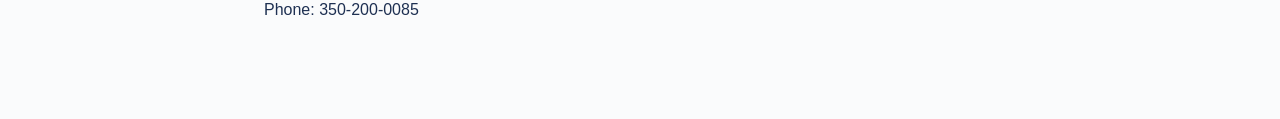
==== commit e62715b2: "Update Canada HQ address to Brampton Change the Canada headquarters from Sudbury to 22 Wintercress C" ====
--- a/privacy.html
+++ b/privacy.html
@@ -71,7 +71,7 @@
     <h2>Contact</h2>
     <p>
       Safe Haul Compliance<br/><br/>
-      <strong>Canada (HQ):</strong> 3068 Barrydowne Road, Sudbury, Ontario, Canada<br/>
+      <strong>Canada (HQ):</strong> 22 Wintercress Circle, Brampton, ON L6R 2K2, Canada<br/>
       <strong>USA (HQ):</strong> 2200 W Meeker St, Apt X320, Kent, WA, USA<br/>
       <strong>India (Support):</strong> Near Post Office, Sujanpur, Pathankot, Punjab 145023, India<br/><br/>
       Email: <a href="mailto:info@safehaulcompliance.com">info@safehaulcompliance.com</a><br/>
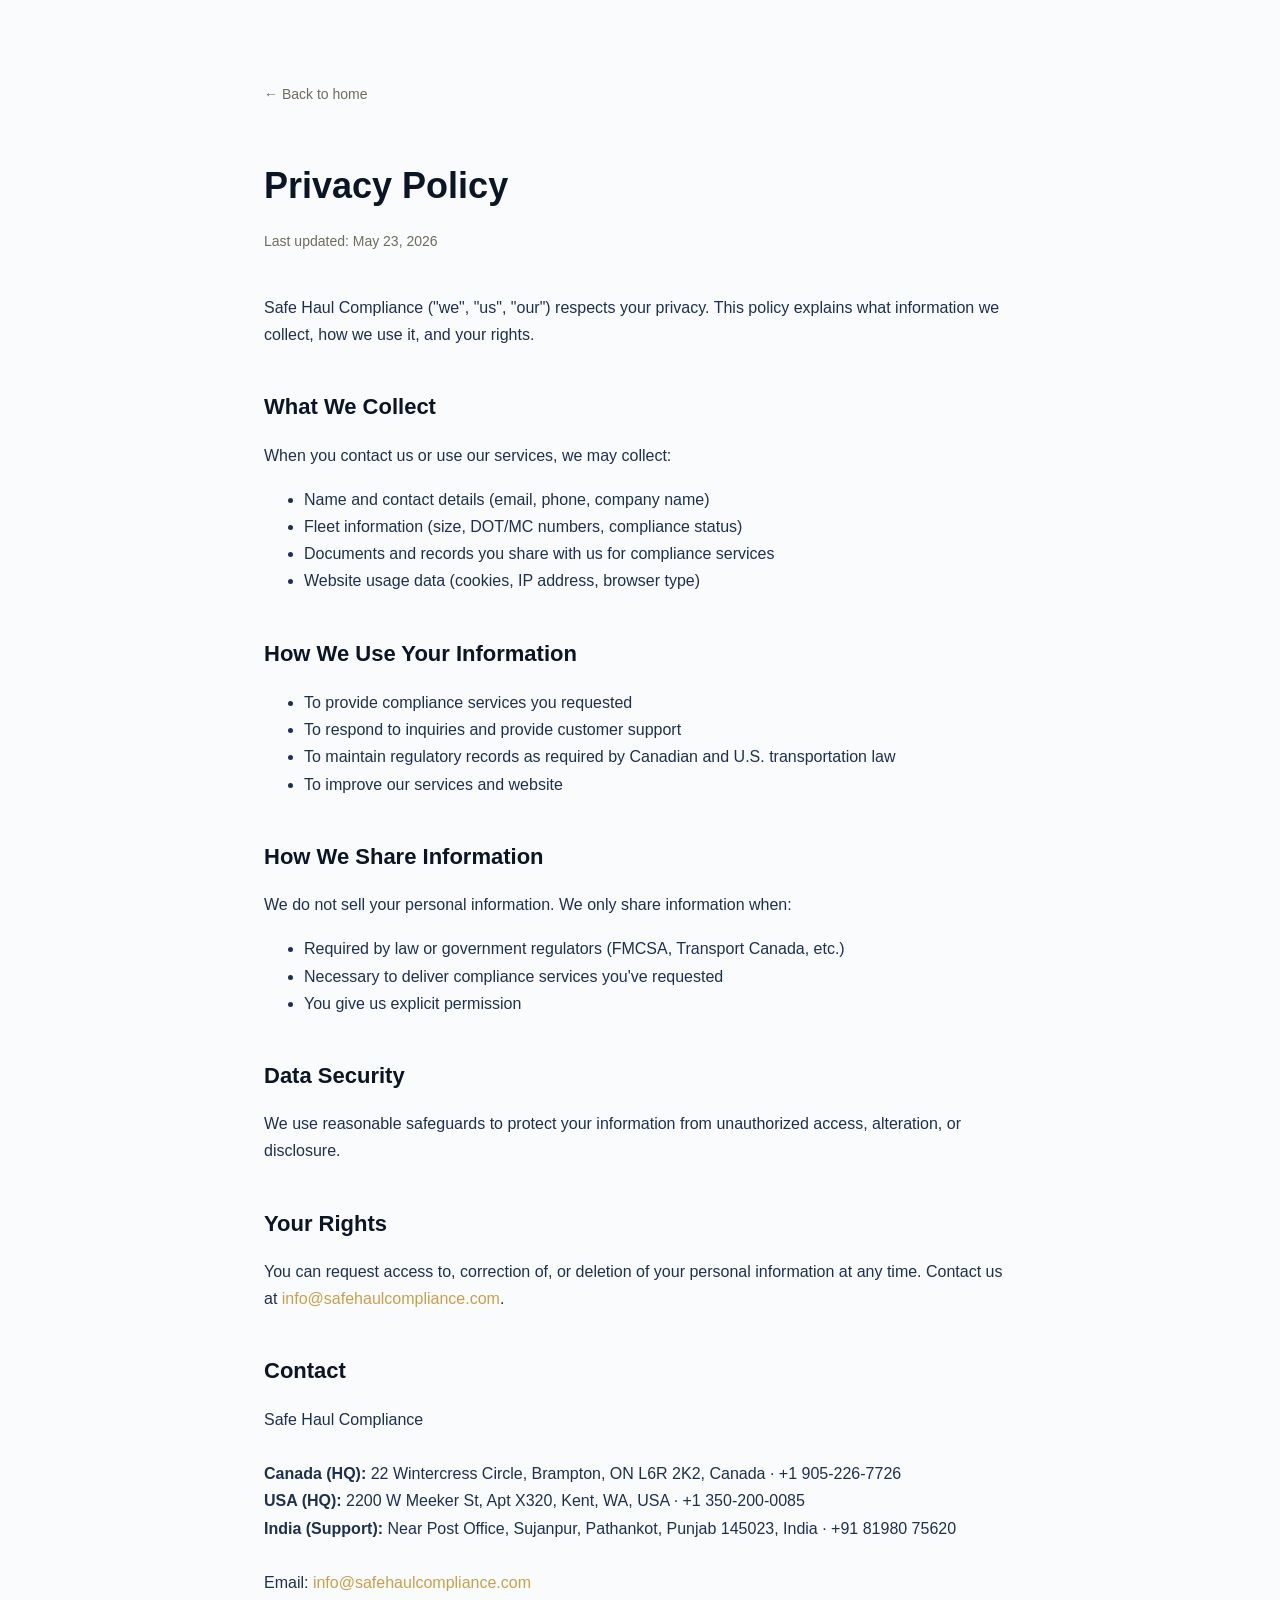
==== commit f6099a83: "Add a phone number to each office location Give each office its own line: Canada +1 905-226-7726, US" ====
--- a/privacy.html
+++ b/privacy.html
@@ -71,11 +71,10 @@
     <h2>Contact</h2>
     <p>
       Safe Haul Compliance<br/><br/>
-      <strong>Canada (HQ):</strong> 22 Wintercress Circle, Brampton, ON L6R 2K2, Canada<br/>
-      <strong>USA (HQ):</strong> 2200 W Meeker St, Apt X320, Kent, WA, USA<br/>
-      <strong>India (Support):</strong> Near Post Office, Sujanpur, Pathankot, Punjab 145023, India<br/><br/>
-      Email: <a href="mailto:info@safehaulcompliance.com">info@safehaulcompliance.com</a><br/>
-      Phone: 350-200-0085
+      <strong>Canada (HQ):</strong> 22 Wintercress Circle, Brampton, ON L6R 2K2, Canada · +1 905-226-7726<br/>
+      <strong>USA (HQ):</strong> 2200 W Meeker St, Apt X320, Kent, WA, USA · +1 350-200-0085<br/>
+      <strong>India (Support):</strong> Near Post Office, Sujanpur, Pathankot, Punjab 145023, India · +91 81980 75620<br/><br/>
+      Email: <a href="mailto:info@safehaulcompliance.com">info@safehaulcompliance.com</a>
     </p>
   </div>
 </body>
--- a/styles.css
+++ b/styles.css
@@ -1756,7 +1756,12 @@
   display: block; font-family: var(--f-mono); font-size: 10px;
   letter-spacing: .14em; text-transform: uppercase; color: var(--signal); margin-bottom: 3px;
 }
-.cm-loc-addr { font-weight: 500; font-size: 14px; line-height: 1.5; color: var(--ink); }
+.cm-loc-addr { display: block; font-weight: 500; font-size: 14px; line-height: 1.5; color: var(--ink); }
+.cm-loc-tel {
+  display: inline-block; margin-top: 5px; font-family: var(--f-mono);
+  font-size: 12px; letter-spacing: .02em; color: var(--ink-2); transition: color .2s ease;
+}
+.cm-loc-tel:hover { color: var(--signal); }
 
 .form { background: var(--paper-2); padding: 28px; border: 1px solid var(--ink); }
 .form h3 { margin: 0 0 22px; font-family: var(--f-sans); font-weight: 500; font-size: 22px; letter-spacing: -0.015em; }
@@ -1817,6 +1822,7 @@
   display: block; font-family: var(--f-mono); font-weight: 500; font-size: 9.5px;
   letter-spacing: .12em; text-transform: uppercase; color: var(--mute-2); margin-bottom: 2px;
 }
+.foot-loc a { display: block; width: fit-content; padding: 4px 0 0; font-size: 12.5px; font-family: var(--f-mono); }
 .foot-bot { display: flex; justify-content: space-between; padding-top: 28px; font-family: var(--f-mono); font-size: 11px; letter-spacing: .1em; color: var(--mute-2); }
 
 /* ── responsive ────────────────────────────────────────── */
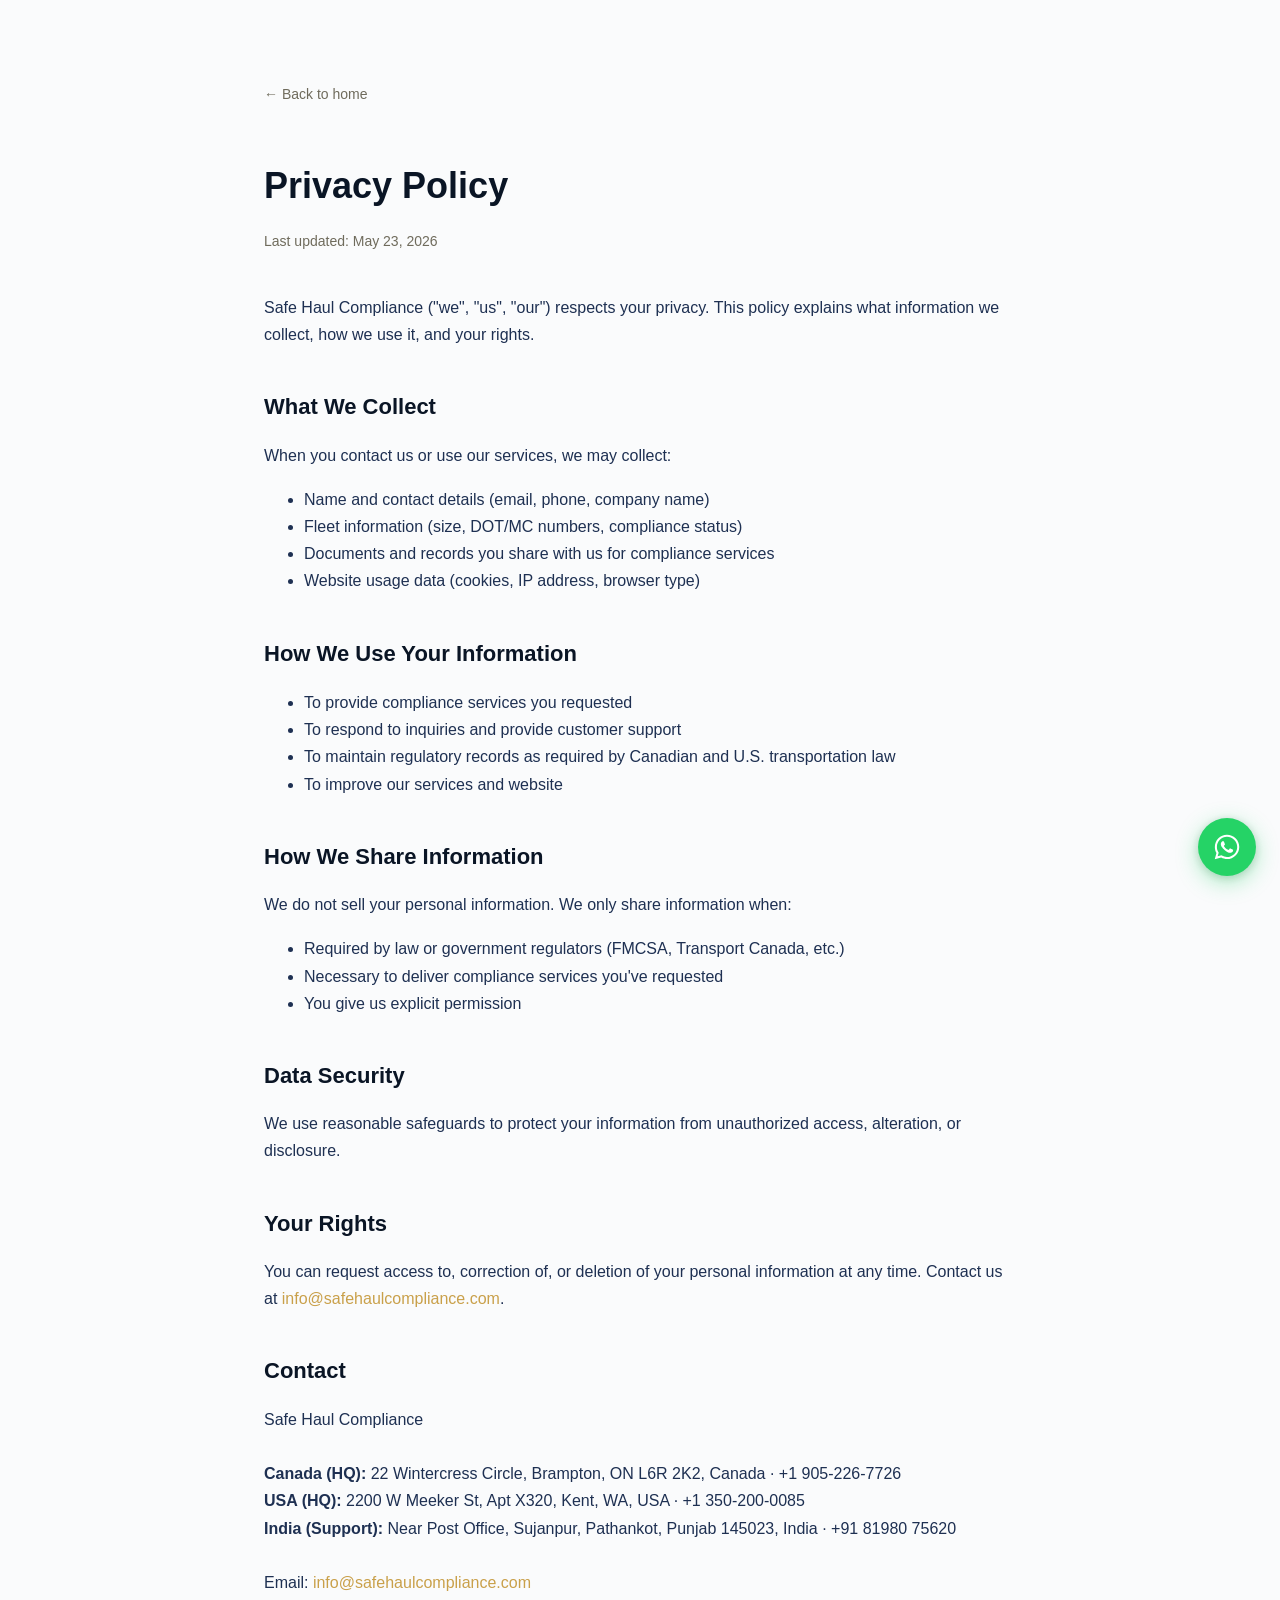
==== commit df008457: "Add floating WhatsApp chat button (bottom-right) Green WhatsApp FAB fixed to the bottom-right on all" ====
--- a/privacy.html
+++ b/privacy.html
@@ -7,7 +7,7 @@
   <link rel="icon" href="/favicon.ico" sizes="any"/>
   <link rel="icon" type="image/png" sizes="32x32" href="/favicon-32.png"/>
   <link rel="apple-touch-icon" href="/apple-touch-icon.png"/>
-  <link rel="stylesheet" href="styles.css?v=9"/>
+  <link rel="stylesheet" href="styles.css?v=11"/>
   <style>
     .legal-page {
       max-width: 800px;
@@ -77,5 +77,12 @@
       Email: <a href="mailto:info@safehaulcompliance.com">info@safehaulcompliance.com</a>
     </p>
   </div>
+  <a class="wa-fab" href="https://wa.me/918198075620?text=Hello%20Safe%20Haul%20Compliance%2C%20I%20need%20assistance%20with%20my%20trucking%20compliance." target="_blank" rel="noopener noreferrer" aria-label="Chat with us on WhatsApp">
+    <svg viewBox="0 0 448 512" fill="currentColor" aria-hidden="true" style="width:28px;height:28px">
+      <path d="M380.9 97.1C339 55.1 283.2 32 223.9 32c-122.4 0-222 99.6-222 222 0 39.1 10.2 77.3 29.6 111L0 480l117.7-30.9c32.4 17.7 68.9 27 106.1 27h.1c122.3 0 224.1-99.6 224.1-222 0-59.3-25.2-115-67.1-157zm-157 341.6c-33.2 0-65.7-8.9-94-25.7l-6.7-4-69.8 18.3L72 359.2l-4.4-7c-18.5-29.4-28.2-63.3-28.2-98.2 0-101.7 82.8-184.5 184.6-184.5 49.3 0 95.6 19.2 130.4 54.1 34.8 34.9 56.2 81.2 56.1 130.5 0 101.8-84.9 184.6-186.6 184.6zm101.2-138.2c-5.5-2.8-32.8-16.2-37.9-18-5.1-1.9-8.8-2.8-12.5 2.8-3.7 5.6-14.3 18-17.6 21.8-3.2 3.7-6.5 4.2-12 1.4-32.6-16.3-54-29.1-75.5-66-5.7-9.8 5.7-9.1 16.3-30.3 1.8-3.7.9-6.9-.5-9.7-1.4-2.8-12.5-30.1-17.1-41.2-4.5-10.8-9.1-9.3-12.5-9.5-3.2-.2-6.9-.2-10.6-.2-3.7 0-9.7 1.4-14.8 6.9-5.1 5.6-19.4 19-19.4 46.3 0 27.3 19.9 53.7 22.6 57.4 2.8 3.7 39.1 59.7 94.8 83.8 35.2 15.2 49 16.5 66.6 13.9 10.7-1.6 32.8-13.4 37.4-26.4 4.6-13 4.6-24.1 3.2-26.4-1.3-2.5-5-3.9-10.5-6.6z"/>
+    </svg>
+    <span class="wa-fab-label">Chat on WhatsApp</span>
+  </a>
 </body>
+
 </html>
--- a/styles.css
+++ b/styles.css
@@ -36,7 +36,7 @@
 html, body { margin: 0; padding: 0; }
 html {
   scroll-behavior: smooth;
-  scroll-padding-top: 80px;
+  scroll-padding-top: 120px; /* fixed nav is 96px tall — keep anchor targets clear of it */
   -webkit-text-size-adjust: 100%;
   text-rendering: optimizeLegibility;
   -webkit-font-smoothing: antialiased;
@@ -1688,27 +1688,98 @@
 .case-numbers .v { font-family: var(--f-sans); font-weight: 500; font-size: 44px; letter-spacing: -0.03em; line-height: 1; margin-top: 8px; }
 .case-numbers .v em { font-family: var(--f-sans); font-style: normal; font-weight: 500; color: var(--signal); }
 
+/* ── expertise ─────────────────────────────────────────── */
+.exp-grid {
+  display: grid; grid-template-columns: 360px 1fr; gap: 48px;
+  align-items: stretch;
+}
+.exp-panel {
+  background: var(--ink); color: #FFFFFF;
+  border-radius: 28px; padding: 38px 34px;
+  display: flex; flex-direction: column;
+}
+.exp-panel .label { color: rgba(255,255,255,.55); }
+.exp-num {
+  margin-top: 22px;
+  font-family: var(--f-sans); font-weight: 600;
+  font-size: clamp(84px, 9vw, 120px); letter-spacing: -0.05em; line-height: .9;
+}
+.exp-num .unit {
+  font-size: 26px; font-weight: 500; letter-spacing: -0.01em;
+  margin-left: 10px; color: var(--signal);
+}
+.exp-num-cap { margin-top: 12px; font-size: 15px; color: rgba(255,255,255,.72); max-width: 24ch; line-height: 1.5; }
+.exp-rows { margin-top: auto; padding-top: 28px; }
+.exp-row {
+  display: flex; justify-content: space-between; align-items: baseline; gap: 16px;
+  padding: 13px 0; border-top: 1px solid rgba(255,255,255,.16);
+}
+.exp-row .k {
+  font-family: var(--f-mono); font-size: 10.5px; letter-spacing: .14em;
+  text-transform: uppercase; color: rgba(255,255,255,.55);
+}
+.exp-row .v { font-size: 15px; font-weight: 500; }
+.exp-body { display: flex; flex-direction: column; }
+.exp-byline { display: flex; align-items: baseline; gap: 16px; flex-wrap: wrap; }
+.exp-name {
+  font-family: var(--f-sans); font-weight: 700;
+  font-size: clamp(30px, 3.4vw, 40px); letter-spacing: -0.02em;
+}
+.exp-role {
+  font-family: var(--f-mono); font-size: 10.5px; letter-spacing: .16em;
+  text-transform: uppercase; color: var(--signal);
+}
+.exp-bio { margin: 18px 0 0; font-size: 16.5px; line-height: 1.75; color: var(--ink-2); max-width: 62ch; }
+.exp-quote {
+  margin: 26px 0 0; padding: 4px 0 4px 22px;
+  border-left: 3px solid var(--signal);
+  font-family: var(--f-sans); font-weight: 500; font-style: normal;
+  font-size: 19px; line-height: 1.6; letter-spacing: -0.01em; color: var(--ink);
+  max-width: 52ch;
+}
+.exp-creds { display: grid; grid-template-columns: 1fr 1fr; gap: 14px; margin-top: 30px; }
+.exp-cred {
+  border: 1px solid var(--rule-soft); background: var(--paper-2);
+  border-radius: 18px; padding: 18px 20px;
+  transition: transform .3s cubic-bezier(.22,.61,.36,1), box-shadow .3s ease;
+}
+.exp-cred:hover { transform: translateY(-2px); box-shadow: 0 8px 24px rgba(31, 38, 135, 0.08); }
+.exp-cred h5 {
+  margin: 0 0 6px; font-family: var(--f-sans); font-weight: 600;
+  font-size: 15px; letter-spacing: -0.01em;
+}
+.exp-cred p { margin: 0; font-size: 13.5px; line-height: 1.6; color: var(--mute); }
+@media (max-width: 940px) {
+  .exp-grid { grid-template-columns: 1fr; gap: 28px; }
+  .exp-creds { grid-template-columns: 1fr; }
+}
+
 /* ── values ────────────────────────────────────────────── */
-.values { display: grid; grid-template-columns: repeat(4, 1fr); gap: 0; border-top: 1px solid var(--ink); }
+.values { display: grid; grid-template-columns: repeat(4, 1fr); gap: 16px; }
 .value {
-  padding: 28px 24px;
-  border-right: 1px solid var(--ink);
-  border-bottom: 1px solid var(--ink);
-  min-height: 280px;
-  display: flex; flex-direction: column; justify-content: space-between;
-  background: var(--paper-2);
-}
-.value:last-child { border-right: 0; }
-.value .glyph {
-  font-family: var(--f-sans); font-weight: 300;
-  font-size: 96px; line-height: 1; color: var(--signal);
-  letter-spacing: -0.06em;
+  min-height: 240px;
+  display: flex; flex-direction: column; justify-content: space-between; gap: 26px;
+}
+.value-top { display: flex; align-items: center; justify-content: space-between; }
+.v-icon {
+  width: 48px; height: 48px; border-radius: 14px;
+  display: grid; place-items: center;
+  color: var(--signal);
+  background: color-mix(in srgb, var(--signal) 12%, transparent);
+  border: 1px solid color-mix(in srgb, var(--signal) 24%, transparent);
+  transition: transform .35s cubic-bezier(.22,.61,.36,1);
+}
+.v-icon svg { width: 24px; height: 24px; }
+.value:hover .v-icon { transform: scale(1.06); }
+.v-idx {
+  font-family: var(--f-mono); font-size: 11px; letter-spacing: .16em;
+  color: var(--mute);
 }
 .value h4 {
   margin: 0; font-family: var(--f-sans); font-weight: 700;
   font-size: 20px; letter-spacing: -0.01em;
 }
-.value p { margin: 6px 0 0; font-size: 14px; color: var(--ink-2); line-height: 1.5; }
+.value p { margin: 8px 0 0; font-size: 14px; color: var(--ink-2); line-height: 1.6; }
 
 /* ── numbers band ──────────────────────────────────────── */
 .numbers {
@@ -1758,8 +1829,9 @@
 }
 .cm-loc-addr { display: block; font-weight: 500; font-size: 14px; line-height: 1.5; color: var(--ink); }
 .cm-loc-tel {
-  display: inline-block; margin-top: 5px; font-family: var(--f-mono);
-  font-size: 12px; letter-spacing: .02em; color: var(--ink-2); transition: color .2s ease;
+  display: inline-block; margin-top: 4px;
+  font-size: 14px; font-weight: 500; font-variant-numeric: tabular-nums;
+  color: var(--ink-2); transition: color .2s ease;
 }
 .cm-loc-tel:hover { color: var(--signal); }
 
@@ -1822,8 +1894,40 @@
   display: block; font-family: var(--f-mono); font-weight: 500; font-size: 9.5px;
   letter-spacing: .12em; text-transform: uppercase; color: var(--mute-2); margin-bottom: 2px;
 }
-.foot-loc a { display: block; width: fit-content; padding: 4px 0 0; font-size: 12.5px; font-family: var(--f-mono); }
+.foot-loc a { display: block; width: fit-content; padding: 4px 0 0; font-size: 13px; font-variant-numeric: tabular-nums; color: rgba(255,255,255,.85); }
 .foot-bot { display: flex; justify-content: space-between; padding-top: 28px; font-family: var(--f-mono); font-size: 11px; letter-spacing: .1em; color: var(--mute-2); }
+
+/* ── WhatsApp floating button ──────────────────────────── */
+.wa-fab {
+  position: fixed; right: 24px; bottom: 24px; z-index: 60;
+  display: flex; align-items: center;
+  height: 58px; padding: 0 15px;
+  border-radius: 100px;
+  background: #25D366; color: #FFFFFF;
+  box-shadow: 0 6px 22px rgba(37, 211, 102, .38), 0 2px 8px rgba(0, 0, 0, .16);
+  transition: transform .3s cubic-bezier(.22,.61,.36,1), box-shadow .3s ease;
+}
+.wa-fab svg { width: 28px; height: 28px; flex: none; }
+.wa-fab-label {
+  max-width: 0; margin-left: 0; opacity: 0;
+  overflow: hidden; white-space: nowrap;
+  font-family: var(--f-sans); font-weight: 600; font-size: 14px; letter-spacing: -0.01em;
+  transition: max-width .35s ease, margin-left .35s ease, opacity .25s ease;
+}
+.wa-fab:hover, .wa-fab:focus-visible {
+  transform: translateY(-3px);
+  box-shadow: 0 10px 30px rgba(37, 211, 102, .45), 0 4px 12px rgba(0, 0, 0, .18);
+}
+.wa-fab:hover .wa-fab-label, .wa-fab:focus-visible .wa-fab-label {
+  max-width: 170px; margin-left: 10px; opacity: 1;
+}
+@media (max-width: 600px) {
+  .wa-fab { right: 16px; bottom: 16px; height: 52px; padding: 0 12px; }
+  .wa-fab svg { width: 26px; height: 26px; }
+}
+@media (prefers-reduced-motion: reduce) {
+  .wa-fab, .wa-fab-label { transition: none; }
+}
 
 /* ── responsive ────────────────────────────────────────── */
 @media (max-width: 1100px) {
@@ -1838,7 +1942,6 @@
   .desk-grid { grid-template-columns: 1fr 1fr; }
   .desk-card:nth-child(3) { grid-column: 1/-1; }
   .values { grid-template-columns: 1fr 1fr; }
-  .value:nth-child(2n) { border-right: 0; }
   .numbers-grid { grid-template-columns: 1fr 1fr; }
   .ld-grid { grid-template-columns: 1fr; }
   .case-grid { grid-template-columns: 1fr; }
@@ -1858,7 +1961,6 @@
   .desk-grid { grid-template-columns: 1fr; }
   .desk-card:nth-child(3) { grid-column: auto; }
   .values { grid-template-columns: 1fr; }
-  .value { border-right: 0; }
   .numbers-grid { grid-template-columns: 1fr; }
   .road-bottom { grid-template-columns: 1fr 1fr; }
   .foot-top { grid-template-columns: 1fr; }
@@ -1873,3 +1975,384 @@
   .case-numbers > div { border-right: 0; border-bottom: 1px solid var(--rule-soft); padding: 18px 0; }
   .case-numbers > div:last-child { border-bottom: 0; padding-left: 0; }
 }
+
+/* ── fleet audit — FMCSA readiness score ─────────────────── */
+.audit { padding: clamp(56px, 8vw, 120px) var(--pad-x); }
+.au-panel {
+  position: relative; overflow: hidden;
+  background:
+    radial-gradient(900px 500px at 18% -10%, rgba(16,185,129,.10), transparent 60%),
+    radial-gradient(700px 420px at 90% 110%, rgba(37,99,235,.12), transparent 60%),
+    linear-gradient(160deg, #081226 0%, #0A1F44 55%, #071022 100%);
+  border: 1px solid rgba(255,255,255,.08);
+  border-radius: 28px;
+  padding: clamp(26px, 4.5vw, 72px);
+  color: #EAF0F8;
+  box-shadow: 0 30px 80px rgba(7, 16, 34, .35);
+}
+.au-panel::before {
+  content: ""; position: absolute; inset: 0; pointer-events: none; opacity: .04;
+  background-image:
+    linear-gradient(rgba(255,255,255,.6) 1px, transparent 1px),
+    linear-gradient(90deg, rgba(255,255,255,.6) 1px, transparent 1px);
+  background-size: 26px 26px;
+}
+.au-panel > * { position: relative; }
+
+@keyframes auPing { 0% { transform: scale(1); opacity: .7; } 100% { transform: scale(2.6); opacity: 0; } }
+.au-live-dot {
+  position: relative; display: inline-block; width: 7px; height: 7px; border-radius: 50%;
+  background: #34D399; flex: none;
+}
+.au-live-dot::after {
+  content: ""; position: absolute; inset: 0; border-radius: 50%;
+  background: #34D399; animation: auPing 1.6s ease-out infinite;
+}
+
+.au-eyebrow {
+  display: inline-flex; align-items: center; gap: 9px;
+  font-family: var(--f-mono); font-size: 11px; letter-spacing: .18em; text-transform: uppercase;
+  color: #6EE7B7; border: 1px solid rgba(52,211,153,.25); background: rgba(16,185,129,.10);
+  padding: 7px 16px; border-radius: 100px; margin-bottom: 26px;
+}
+.au-h1 {
+  font-family: var(--f-display);
+  font-size: clamp(30px, 4.6vw, 56px);
+  line-height: 1.06; letter-spacing: -.02em; font-weight: 700;
+  color: #FFFFFF; margin: 0 0 18px;
+}
+.au-h1 em { font-style: italic; color: #34D399; }
+body.no-italics .au-h1 em { font-style: normal; }
+.au-sub {
+  font-size: clamp(15.5px, 1.6vw, 18.5px); line-height: 1.65;
+  color: rgba(234,240,248,.72); max-width: 640px; margin: 0 0 34px;
+}
+
+/* intro */
+.au-intro { text-align: center; }
+.au-intro .au-sub { margin-left: auto; margin-right: auto; }
+.au-modes {
+  display: grid; grid-template-columns: 1fr 1fr; gap: 18px;
+  max-width: 720px; margin: 0 auto 20px;
+}
+.au-mode {
+  display: flex; flex-direction: column; align-items: flex-start; gap: 9px;
+  text-align: left; cursor: pointer;
+  background: rgba(255,255,255,.04);
+  border: 1px solid rgba(255,255,255,.14);
+  border-radius: 20px; padding: 24px 24px 22px;
+  color: #EAF0F8; font-family: var(--f-sans);
+  transition: transform .3s cubic-bezier(.22,.61,.36,1), border-color .3s, background .3s, box-shadow .3s;
+}
+.au-mode:hover { transform: translateY(-3px); border-color: rgba(255,255,255,.32); }
+.au-mode--primary {
+  background: linear-gradient(150deg, rgba(16,185,129,.16), rgba(16,185,129,.05));
+  border-color: rgba(52,211,153,.42);
+  box-shadow: 0 14px 38px rgba(16,185,129,.12);
+}
+.au-mode--primary:hover { border-color: rgba(110,231,183,.75); box-shadow: 0 18px 46px rgba(16,185,129,.2); }
+.au-mode-tag {
+  font-family: var(--f-mono); font-size: 10px; font-weight: 600;
+  letter-spacing: .2em; text-transform: uppercase; color: rgba(234,240,248,.5);
+}
+.au-mode--primary .au-mode-tag { color: #6EE7B7; }
+.au-mode-title { font-size: 20px; font-weight: 700; color: #fff; letter-spacing: -.01em; }
+.au-mode-desc { font-size: 14px; line-height: 1.55; color: rgba(234,240,248,.62); }
+.au-mode-go {
+  display: inline-flex; align-items: center; gap: 8px; margin-top: 6px;
+  font-size: 13.5px; font-weight: 600; color: rgba(234,240,248,.85);
+}
+.au-mode--primary .au-mode-go { color: #6EE7B7; }
+.au-trust {
+  display: flex; align-items: center; justify-content: center; gap: 12px; flex-wrap: wrap;
+  font-size: 13px; color: rgba(234,240,248,.5); margin-bottom: 34px;
+}
+.au-trust i { font-style: normal; color: rgba(234,240,248,.25); }
+.au-trust span { display: inline-flex; align-items: center; gap: 7px; }
+.au-trust span::before { content: ""; width: 5px; height: 5px; border-radius: 50%; background: #34D399; }
+.au-cat-strip { display: flex; flex-wrap: wrap; justify-content: center; gap: 10px; }
+.au-cat-chip {
+  display: inline-flex; align-items: center; gap: 8px;
+  font-size: 12.5px; font-weight: 500; color: rgba(234,240,248,.75);
+  border: 1px solid rgba(255,255,255,.12); background: rgba(255,255,255,.04);
+  border-radius: 100px; padding: 7px 14px;
+}
+.au-cat-chip b { font-family: var(--f-mono); font-weight: 600; font-size: 11px; color: #6EE7B7; }
+.au-cat-ico { font-size: 14px; }
+
+/* flow chrome */
+.au-topbar {
+  display: flex; align-items: center; justify-content: space-between; gap: 14px; flex-wrap: wrap;
+  padding-bottom: 16px; margin-bottom: 16px;
+  border-bottom: 1px solid rgba(255,255,255,.09);
+}
+.au-pill {
+  display: inline-flex; align-items: center; gap: 8px;
+  font-family: var(--f-mono); font-size: 10.5px; letter-spacing: .14em; text-transform: uppercase;
+  color: #6EE7B7; border: 1px solid rgba(52,211,153,.25); background: rgba(16,185,129,.10);
+  padding: 6px 13px; border-radius: 100px;
+}
+.au-progress { display: flex; align-items: center; gap: 12px; }
+.au-progress .mono { font-size: 12.5px; color: rgba(234,240,248,.55); }
+.au-bar {
+  display: block; width: 140px; height: 6px; border-radius: 100px;
+  background: rgba(255,255,255,.1); overflow: hidden;
+}
+.au-bar span {
+  display: block; height: 100%; border-radius: 100px;
+  background: linear-gradient(90deg, #10B981, #34D399);
+  transition: width .5s cubic-bezier(.22,.61,.36,1);
+}
+
+@keyframes auPingRed { 0% { transform: scale(1); opacity: .6; } 100% { transform: scale(2.6); opacity: 0; } }
+.au-exposure, .au-exp-banner {
+  display: flex; align-items: baseline; gap: 14px; flex-wrap: wrap;
+  margin-bottom: 20px;
+}
+.au-exp-banner {
+  border: 1px solid rgba(248,113,113,.25); background: rgba(248,113,113,.07);
+  border-radius: 16px; padding: 16px 22px; margin: 0 0 28px;
+}
+.au-exp-lbl {
+  display: inline-flex; align-items: center; gap: 8px;
+  font-family: var(--f-mono); font-size: 10px; font-weight: 600;
+  letter-spacing: .2em; text-transform: uppercase; color: #FCA5A5;
+}
+.au-exp-dot {
+  position: relative; width: 7px; height: 7px; border-radius: 50%; background: #F87171; flex: none;
+}
+.au-exp-dot::after {
+  content: ""; position: absolute; inset: 0; border-radius: 50%;
+  background: #F87171; animation: auPingRed 1.6s ease-out infinite;
+}
+.au-exp-num { font-size: clamp(20px, 2.6vw, 28px); font-weight: 600; color: #fff; }
+.au-exp-note { font-size: 12px; color: rgba(234,240,248,.45); }
+
+/* question card */
+@keyframes auIn { from { opacity: 0; transform: translateY(14px); } to { opacity: 1; transform: none; } }
+.au-card {
+  background: rgba(6, 13, 28, .55);
+  border: 1px solid rgba(255,255,255,.1);
+  border-radius: 20px; overflow: hidden;
+  animation: auIn .38s cubic-bezier(.22,.61,.36,1);
+}
+.au-card-head {
+  display: flex; align-items: center; gap: 13px;
+  padding: 20px 26px;
+}
+.au-card-ico {
+  display: grid; place-items: center; width: 42px; height: 42px; flex: none;
+  font-size: 20px; border-radius: 12px;
+  background: rgba(255,255,255,.06); border: 1px solid rgba(255,255,255,.1);
+}
+.au-card-head h3 {
+  margin: 0; font-size: clamp(17px, 2vw, 21px); font-weight: 700; color: #fff; letter-spacing: -.01em;
+}
+.au-weight {
+  font-family: var(--f-mono); font-size: 11px; font-weight: 600; color: #6EE7B7;
+  border: 1px solid rgba(52,211,153,.3); background: rgba(16,185,129,.12);
+  padding: 3px 10px; border-radius: 100px;
+}
+.au-dots { display: flex; align-items: center; gap: 6px; margin-left: auto; }
+.au-dot {
+  width: 7px; height: 7px; border-radius: 100px; background: rgba(255,255,255,.16);
+  transition: all .4s cubic-bezier(.22,.61,.36,1);
+}
+.au-dot.done { background: rgba(52,211,153,.55); }
+.au-dot.on { width: 22px; background: #34D399; }
+.au-card-desc {
+  margin: 0; padding: 15px 26px;
+  border-top: 1px solid rgba(255,255,255,.08);
+  border-bottom: 1px solid rgba(255,255,255,.08);
+  font-size: 14px; line-height: 1.6; color: rgba(234,240,248,.6);
+  background: rgba(255,255,255,.02);
+}
+.au-q { padding: 24px 26px 28px; }
+.au-q-count {
+  font-size: 10.5px; font-weight: 600; letter-spacing: .2em; color: rgba(234,240,248,.85);
+  margin-bottom: 16px;
+}
+.au-q-count span { color: rgba(234,240,248,.4); }
+.au-q-row { display: flex; gap: 15px; align-items: flex-start; margin-bottom: 14px; }
+.au-q-num {
+  display: grid; place-items: center; width: 30px; height: 30px; flex: none;
+  font-size: 12.5px; color: #6EE7B7;
+  border: 1px solid rgba(52,211,153,.4); border-radius: 50%;
+}
+.au-q-text {
+  margin: 2px 0 0; font-size: clamp(16.5px, 1.9vw, 20px); font-weight: 650; line-height: 1.45;
+  color: #fff; letter-spacing: -.01em;
+}
+.au-q-meta { display: flex; flex-wrap: wrap; gap: 9px; margin: 0 0 22px 45px; }
+.au-cfr {
+  font-size: 11px; font-weight: 500; letter-spacing: .04em; color: rgba(234,240,248,.7);
+  border: 1px solid rgba(255,255,255,.16); background: rgba(255,255,255,.05);
+  padding: 4px 10px; border-radius: 7px;
+}
+.au-penalty {
+  font-size: 10.5px; font-weight: 600; letter-spacing: .05em; text-transform: uppercase;
+  color: #FCA5A5; border: 1px solid rgba(248,113,113,.3); background: rgba(248,113,113,.1);
+  padding: 4px 10px; border-radius: 7px;
+}
+.au-answers { display: grid; grid-template-columns: repeat(4, 1fr); gap: 11px; }
+.au-ans {
+  display: inline-flex; align-items: center; justify-content: center; gap: 8px;
+  height: 52px; border-radius: 12px; cursor: pointer;
+  font-family: var(--f-sans); font-size: 14.5px; font-weight: 600;
+  color: rgba(234,240,248,.85);
+  background: rgba(255,255,255,.04); border: 1px solid rgba(255,255,255,.16);
+  transition: all .22s cubic-bezier(.22,.61,.36,1);
+}
+.au-ans i { font-style: normal; opacity: .75; }
+.au-ans:hover { transform: translateY(-2px); border-color: rgba(255,255,255,.4); background: rgba(255,255,255,.08); }
+.au-ans--yes:hover, .au-ans--yes.picked {
+  border-color: rgba(52,211,153,.65); background: rgba(16,185,129,.16); color: #6EE7B7;
+}
+.au-ans--partial.picked { border-color: rgba(96,165,250,.6); background: rgba(59,130,246,.14); color: #93C5FD; }
+.au-ans--no.picked { border-color: rgba(248,113,113,.6); background: rgba(248,113,113,.12); color: #FCA5A5; }
+.au-ans--unsure.picked { border-color: rgba(251,191,36,.55); background: rgba(251,191,36,.1); color: #FCD34D; }
+.au-ans.flash { transform: scale(.97); }
+.au-back {
+  margin-top: 18px; background: none; border: 0; cursor: pointer; padding: 4px 2px;
+  font-family: var(--f-sans); font-size: 13.5px; font-weight: 500; color: rgba(234,240,248,.45);
+  transition: color .2s;
+}
+.au-back:hover { color: rgba(234,240,248,.85); }
+
+/* report */
+.au-report { max-width: 860px; margin: 0 auto; }
+.au-rep-head { text-align: center; margin-bottom: 28px; }
+.au-rep-head .au-sub { margin: 0 auto; }
+.au-scorecard {
+  text-align: center; border-radius: 22px; padding: clamp(30px, 4vw, 52px);
+  background: linear-gradient(145deg, #0c1220 0%, #16213a 50%, #0f1928 100%);
+  border: 1px solid rgba(255,255,255,.1);
+  margin-bottom: 22px;
+}
+.au-score {
+  font-size: clamp(64px, 9vw, 104px); font-weight: 700; line-height: 1; color: #fff;
+  text-shadow: 0 0 40px rgba(255,255,255,.12); margin-bottom: 12px;
+}
+.au-score span { font-size: clamp(20px, 2.6vw, 28px); font-weight: 400; color: rgba(234,240,248,.35); }
+.au-band {
+  display: inline-block; padding: 7px 20px; border-radius: 100px; margin-bottom: 16px;
+  font-family: var(--f-mono); font-size: 12px; font-weight: 600;
+  letter-spacing: .16em; text-transform: uppercase;
+}
+.au-band--ok   { color: #6EE7B7; background: rgba(16,185,129,.14); box-shadow: inset 0 0 0 1px rgba(52,211,153,.35); }
+.au-band--info { color: #93C5FD; background: rgba(59,130,246,.14); box-shadow: inset 0 0 0 1px rgba(96,165,250,.35); }
+.au-band--warn { color: #FCD34D; background: rgba(251,191,36,.13); box-shadow: inset 0 0 0 1px rgba(251,191,36,.35); }
+.au-band--hot  { color: #FDBA74; background: rgba(249,115,22,.13); box-shadow: inset 0 0 0 1px rgba(251,146,60,.35); }
+.au-band--crit { color: #FCA5A5; background: rgba(248,113,113,.13); box-shadow: inset 0 0 0 1px rgba(248,113,113,.35); }
+.au-band-desc { margin: 0 auto; max-width: 520px; font-size: 14.5px; line-height: 1.65; color: rgba(234,240,248,.6); }
+
+.au-sec-lbl {
+  font-size: 10.5px; font-weight: 600; letter-spacing: .22em; text-transform: uppercase;
+  color: #6EE7B7; margin-bottom: 16px;
+}
+.au-breakdown {
+  background: rgba(6,13,28,.5); border: 1px solid rgba(255,255,255,.1);
+  border-radius: 20px; padding: 24px 26px; margin-bottom: 22px;
+}
+.au-bd-row {
+  display: grid; grid-template-columns: minmax(150px, 1.4fr) minmax(90px, .9fr) 2fr auto;
+  align-items: center; gap: 16px; padding: 12px 0;
+  border-bottom: 1px solid rgba(255,255,255,.06);
+}
+.au-bd-row:last-child { border-bottom: 0; }
+.au-bd-name { font-size: 14.5px; font-weight: 600; color: #fff; }
+.au-bd-gaps { font-size: 12px; color: rgba(234,240,248,.5); }
+.au-bd-bar { display: block; height: 7px; border-radius: 100px; background: rgba(255,255,255,.08); overflow: hidden; }
+.au-bd-bar span { display: block; height: 100%; border-radius: 100px; transition: width .8s cubic-bezier(.22,.61,.36,1); }
+.au-bd-bar .t-ok   { background: #34D399; } .au-bd-bar .t-warn { background: #FBBF24; }
+.au-bd-bar .t-hot  { background: #FB923C; } .au-bd-bar .t-crit { background: #F87171; }
+.au-bd-val { font-size: 19px; font-weight: 600; }
+.au-bd-val i { font-style: normal; font-size: 11px; font-weight: 400; color: rgba(234,240,248,.35); }
+.t-ok { color: #34D399; } .t-warn { color: #FBBF24; } .t-hot { color: #FB923C; } .t-crit { color: #F87171; }
+
+.au-fixplan {
+  background: rgba(6,13,28,.5); border: 1px solid rgba(255,255,255,.1);
+  border-radius: 20px; padding: 24px 26px; margin-bottom: 26px;
+}
+.au-gap { border-bottom: 1px solid rgba(255,255,255,.07); }
+.au-gap:last-child { border-bottom: 0; }
+.au-gap summary {
+  display: flex; align-items: baseline; gap: 14px; cursor: pointer; list-style: none;
+  padding: 14px 2px;
+}
+.au-gap summary::-webkit-details-marker { display: none; }
+.au-gap-num { font-size: 12px; color: #6EE7B7; flex: none; }
+.au-gap-text { flex: 1; font-size: 14.5px; font-weight: 550; line-height: 1.5; color: rgba(255,255,255,.92); }
+.au-gap-ans {
+  flex: none; font-family: var(--f-mono); font-size: 10px; font-weight: 600;
+  letter-spacing: .1em; text-transform: uppercase;
+  padding: 3px 9px; border-radius: 100px;
+}
+.au-gap-ans--no { color: #FCA5A5; background: rgba(248,113,113,.12); box-shadow: inset 0 0 0 1px rgba(248,113,113,.3); }
+.au-gap-ans--partial { color: #93C5FD; background: rgba(59,130,246,.12); box-shadow: inset 0 0 0 1px rgba(96,165,250,.3); }
+.au-gap-ans--unsure, .au-gap-ans--unanswered { color: #FCD34D; background: rgba(251,191,36,.1); box-shadow: inset 0 0 0 1px rgba(251,191,36,.3); }
+.au-gap-body { padding: 2px 2px 18px 34px; }
+.au-gap-body .au-q-meta { margin: 0 0 12px; }
+.au-gap-body p { margin: 0; font-size: 14px; line-height: 1.7; color: rgba(234,240,248,.65); }
+
+.au-cta-grid { display: grid; grid-template-columns: 1.15fr 1fr; gap: 18px; margin-bottom: 22px; }
+.au-cta-card {
+  background: rgba(255,255,255,.04); border: 1px solid rgba(255,255,255,.12);
+  border-radius: 20px; padding: 26px;
+}
+.au-cta-card--main {
+  background: linear-gradient(150deg, rgba(16,185,129,.14), rgba(16,185,129,.03));
+  border-color: rgba(52,211,153,.35);
+}
+.au-cta-card h4 {
+  margin: 0 0 10px; font-size: clamp(17px, 1.9vw, 20px); font-weight: 700;
+  line-height: 1.4; color: #fff; letter-spacing: -.01em;
+}
+.au-cta-card p { margin: 0 0 18px; font-size: 14px; line-height: 1.65; color: rgba(234,240,248,.65); }
+.au-email-row { display: flex; gap: 9px; }
+.au-email-row input {
+  flex: 1; min-width: 0; height: 46px; padding: 0 14px; border-radius: 11px;
+  border: 1px solid rgba(255,255,255,.2); background: rgba(255,255,255,.08);
+  color: #fff; font-family: var(--f-sans); font-size: 14px; outline: none;
+  transition: border-color .2s, box-shadow .2s;
+}
+.au-email-row input::placeholder { color: rgba(234,240,248,.35); }
+.au-email-row input:focus { border-color: rgba(52,211,153,.6); box-shadow: 0 0 0 3px rgba(16,185,129,.15); }
+.au-email-row button {
+  flex: none; height: 46px; padding: 0 18px; border-radius: 11px; cursor: pointer;
+  border: 0; background: #34D399; color: #071022;
+  font-family: var(--f-sans); font-size: 13.5px; font-weight: 700;
+  transition: background .2s, transform .2s;
+}
+.au-email-row button:hover { background: #6EE7B7; transform: translateY(-1px); }
+.au-email-row button:disabled { opacity: .5; cursor: default; transform: none; }
+.au-email-done { color: #6EE7B7 !important; font-weight: 600; }
+.au-email-err { margin-top: 10px !important; font-family: var(--f-mono); font-size: 11px !important; color: #FCA5A5 !important; }
+
+.au-rep-foot { display: flex; flex-direction: column; align-items: center; gap: 8px; }
+.au-link {
+  background: none; border: 0; cursor: pointer; padding: 6px;
+  font-family: var(--f-sans); font-size: 13.5px; color: rgba(234,240,248,.55);
+  text-decoration: underline; text-underline-offset: 3px;
+  transition: color .2s;
+}
+.au-link:hover { color: #6EE7B7; }
+
+@media (max-width: 860px) {
+  .au-modes { grid-template-columns: 1fr; }
+  .au-answers { grid-template-columns: 1fr 1fr; }
+  .au-cta-grid { grid-template-columns: 1fr; }
+  .au-bd-row { grid-template-columns: 1fr auto; }
+  .au-bd-gaps { order: 3; }
+  .au-bd-bar { order: 4; grid-column: 1 / -1; }
+  .au-card-head { flex-wrap: wrap; }
+  .au-dots { width: 100%; margin-left: 55px; }
+  .au-q-meta { margin-left: 0; }
+  .au-gap-ans { align-self: flex-start; }
+}
+@media (max-width: 480px) {
+  .au-panel { border-radius: 20px; }
+  .au-card-head, .au-card-desc, .au-q { padding-left: 18px; padding-right: 18px; }
+  .au-breakdown, .au-fixplan, .au-cta-card { padding: 18px; }
+  .au-email-row { flex-direction: column; }
+}
